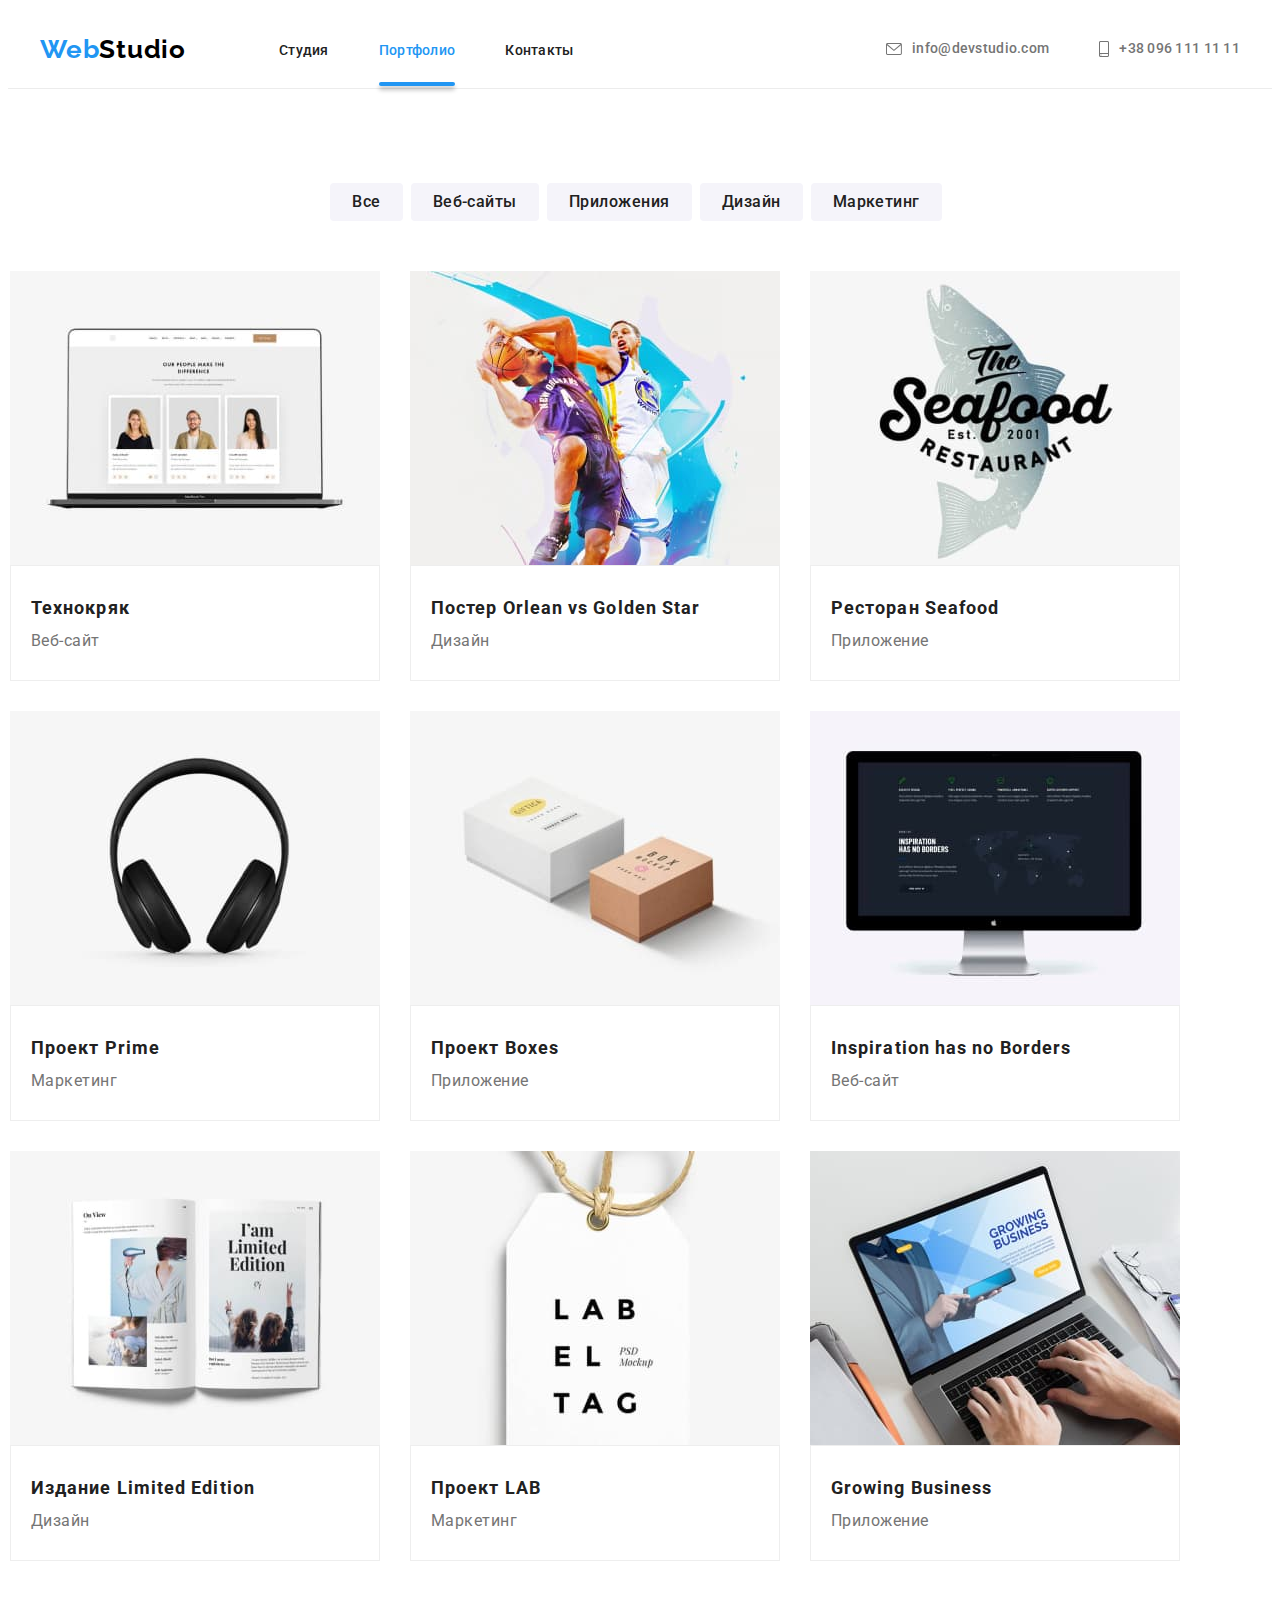
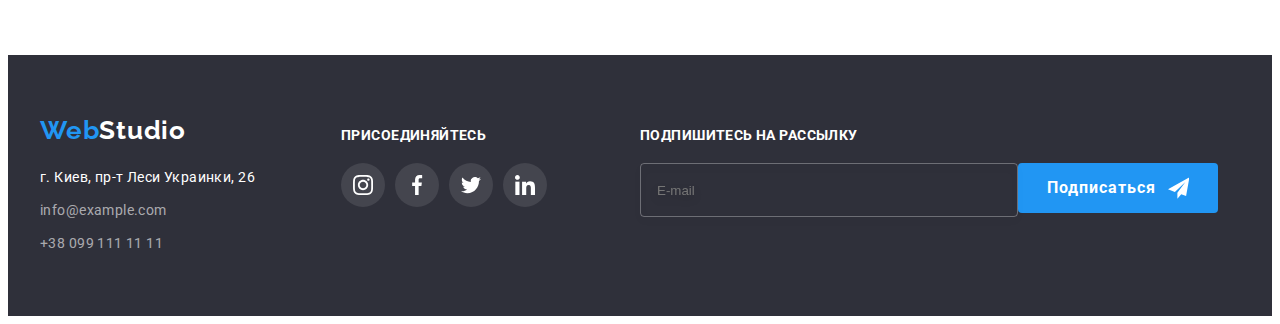
==== portfolio.html @ 57789bcf "add repo" ====
<!DOCTYPE html>
<html lang="ru">
  <head>
    <meta charset="UTF-8" />
    <meta http-equiv="X-UA-Compatible" content="IE=edge" />
    <meta name="viewport" content="width=device-width, initial-scale=1.0" />
    <link rel="preconnect" href="https://fonts.googleapis.com" />
    <link rel="preconnect" href="https://fonts.gstatic.com" crossorigin />
    <link
      href="https://fonts.googleapis.com/css2?family=Raleway:wght@700&family=Roboto:wght@400;500;700;900&display=swap"
      rel="stylesheet"
    />
    <link
      rel="stylesheet"
      href="https://cdnjs.cloudflare.com/ajax/libs/modern-normalize/1.1.0/modern-normalize.min.css"
      integrity="sha512-wpPYUAdjBVSE4KJnH1VR1HeZfpl1ub8YT/NKx4PuQ5NmX2tKuGu6U/JRp5y+Y8XG2tV+wKQpNHVUX03MfMFn9Q=="
      crossorigin="anonymous"
      referrerpolicy="no-referrer"
    />
    <title>Portfolio</title>
    <link rel="stylesheet" href="./css/styles.css" />
  </head>
  <body>
    <header class="header border">
      <div class="container">
        <nav class="header-nav">
          <a href="./index.html" lang="en" class="logo header-logo"
            ><span class="logo-web">Web</span><span class="logo-studio-header">Studio</span></a
          >
          <ul class="header-list list">
            <li class="header-list-item">
              <a href="./index.html" class="header-link link">Студия</a>
            </li>
            <li class="header-list-item">
              <a href="./portfolio.html" class="header-link link current">Портфолио</a>
            </li>
            <li class="header-list-item"><a href="" class="header-link link">Контакты</a></li>
          </ul>
          <div class="header-contacts">
            <a href="mailto=info@devstudio.com" class="header-mail link">
              <svg class="header-icon" width="16" height="12">
                <use href="./images/icon/icons.svg#icon-envelope"></use>
              </svg>
              info@devstudio.com</a
            >
            <a href="tel=+380961111111" class="header-tel link"
              ><svg class="header-icon" width="10" height="16">
                <use href="./images/icon/icons.svg#icon-smartphone"></use>
              </svg>
              +38 096 111 11 11</a
            >
          </div>
        </nav>
      </div>
    </header>
    <main>
      <section class="portfolio">
        <div class="container">
          <h1 class="visually-hidden">Примеры работ</h1>
          <ul class="portfolio-btn list">
            <li><button type="button" class="portfolio-btn-item">Все</button></li>
            <li><button type="button" class="portfolio-btn-item">Веб-сайты</button></li>
            <li><button type="button" class="portfolio-btn-item">Приложения</button></li>
            <li><button type="button" class="portfolio-btn-item">Дизайн</button></li>
            <li><button type="button" class="portfolio-btn-item">Маркетинг</button></li>
          </ul>
          <ul class="portfolio-list list">
            <li class="portfolio-list-item">
              <div class="potfolio-top-wrap">
                <img
                  src="./images/portfolio/web-site-1.jpg"
                  alt="ноутбук с сайтом"
                  width="370"
                  height="295"
                />
                <p class="potfolio-overley">
                  Ресурс предлагает комплексные предложения с разным уровнем функционала и сервисов.
                  Все это позволит посетителю получить исчерпывающие сведения о компании или частном
                  лице.
                </p>
              </div>
              <div class="portfolio-img">
                <h2 class="portfolio-list-title">Технокряк</h2>
                <p class="portfolio-list-text">Веб-сайт</p>
              </div>
            </li>
            <li class="portfolio-list-item">
              <div class="potfolio-top-wrap">
                <img
                  src="./images/portfolio/designer-1.jpg"
                  alt="постер Орлеан против Голден стейт"
                  width="370"
                  height="295"
                />
                <p class="potfolio-overley">
                  Ресурс предлагает комплексные предложения с разным уровнем функционала и сервисов.
                  Все это позволит посетителю получить исчерпывающие сведения о компании или частном
                  лице.
                </p>
              </div>
              <div class="portfolio-img">
                <h2 class="portfolio-list-title">
                  Постер <span lang="en">Orlean vs Golden Star</span>
                </h2>
                <p class="portfolio-list-text">Дизайн</p>
              </div>
            </li>
            <li class="portfolio-list-item">
              <div class="potfolio-top-wrap">
                <img
                  src="./images/portfolio/app-1.jpg"
                  alt="логотип ресторана"
                  width="370"
                  height="295"
                />
                <p class="potfolio-overley">
                  Ресурс предлагает комплексные предложения с разным уровнем функционала и сервисов.
                  Все это позволит посетителю получить исчерпывающие сведения о компании или частном
                  лице.
                </p>
              </div>
              <div class="portfolio-img">
                <h2 class="portfolio-list-title">Ресторан <span lang="en">Seafood</span></h2>
                <p class="portfolio-list-text">Приложение</p>
              </div>
            </li>
            <li class="portfolio-list-item">
              <div class="potfolio-top-wrap">
                <img
                  src="./images/portfolio/marketing-1.jpg"
                  alt="наушники"
                  width="370"
                  height="295"
                />
                <p class="potfolio-overley">
                  Ресурс предлагает комплексные предложения с разным уровнем функционала и сервисов.
                  Все это позволит посетителю получить исчерпывающие сведения о компании или частном
                  лице.
                </p>
              </div>
              <div class="portfolio-img">
                <h2 class="portfolio-list-title">Проект <span lang="en">Prime</span></h2>
                <p class="portfolio-list-text">Маркетинг</p>
              </div>
            </li>
            <li class="portfolio-list-item">
              <div class="potfolio-top-wrap">
                <img
                  src="./images/portfolio/app-2.jpg"
                  alt="две коробки"
                  width="370"
                  height="295"
                />
                <p class="potfolio-overley">
                  Ресурс предлагает комплексные предложения с разным уровнем функционала и сервисов.
                  Все это позволит посетителю получить исчерпывающие сведения о компании или частном
                  лице.
                </p>
              </div>
              <div class="portfolio-img">
                <h2 class="portfolio-list-title">Проект <span lang="en">Boxes</span></h2>
                <p class="portfolio-list-text">Приложение</p>
              </div>
            </li>
            <li class="portfolio-list-item">
              <div class="potfolio-top-wrap">
                <img
                  src="./images/portfolio/web-site-2.jpg"
                  alt="экран с сайтом"
                  width="370"
                  height="295"
                />
                <p class="potfolio-overley">
                  Ресурс предлагает комплексные предложения с разным уровнем функционала и сервисов.
                  Все это позволит посетителю получить исчерпывающие сведения о компании или частном
                  лице.
                </p>
              </div>
              <div class="portfolio-img">
                <h2 class="portfolio-list-title" lang="en">Inspiration has no Borders</h2>
                <p class="portfolio-list-text">Веб-сайт</p>
              </div>
            </li>
            <li class="portfolio-list-item">
              <div class="potfolio-top-wrap">
                <img
                  src="./images/portfolio/designer-2.jpg"
                  alt="развернутый журнал"
                  width="370"
                  height="295"
                />
                <p class="potfolio-overley">
                  Ресурс предлагает комплексные предложения с разным уровнем функционала и сервисов.
                  Все это позволит посетителю получить исчерпывающие сведения о компании или частном
                  лице.
                </p>
              </div>
              <div class="portfolio-img">
                <h2 class="portfolio-list-title">Издание <span lang="en">Limited Edition</span></h2>
                <p class="portfolio-list-text">Дизайн</p>
              </div>
            </li>
            <li class="portfolio-list-item">
              <div class="potfolio-top-wrap">
                <img
                  src="./images/portfolio/marketing-2.jpg"
                  alt="бирка с логотипом"
                  width="370"
                  height="295"
                />
                <p class="potfolio-overley">
                  Ресурс предлагает комплексные предложения с разным уровнем функционала и сервисов.
                  Все это позволит посетителю получить исчерпывающие сведения о компании или частном
                  лице.
                </p>
              </div>
              <div class="portfolio-img">
                <h2 class="portfolio-list-title">Проект <span lang="en">LAB</span></h2>
                <p class="portfolio-list-text">Маркетинг</p>
              </div>
            </li>
            <li class="portfolio-list-item">
              <div class="potfolio-top-wrap">
                <img
                  src="./images/portfolio/app-3.jpg"
                  alt="ноутбук с сайтом"
                  width="370"
                  height="295"
                />
                <p class="potfolio-overley">
                  Ресурс предлагает комплексные предложения с разным уровнем функционала и сервисов.
                  Все это позволит посетителю получить исчерпывающие сведения о компании или частном
                  лице.
                </p>
              </div>
              <div class="portfolio-img">
                <h2 class="portfolio-list-title" lang="en">Growing Business</h2>
                <p class="portfolio-list-text">Приложение</p>
              </div>
            </li>
          </ul>
        </div>
      </section>
    </main>
    <footer class="footer">
      <div class="container">
        <div class="address">
          <a href="./index.html" lang="en" class="logo">
            <span class="logo-web">Web</span><span class="logo-studio-footer">Studio</span></a
          >
          <address class="footer-address">
            <ul class="footer-list list">
              <li class="footer-list-item">
                <a href="" class="footer-list-address link">г. Киев, пр-т Леси Украинки, 26</a>
              </li>
              <li class="footer-list-item">
                <a href="mailto=info@example.com" class="footer-mail link">info@example.com</a>
              </li>
              <li class="footer-list-item">
                <a href="tel=+380991111111" class="fotter-tel link">+38 099 111 11 11</a>
              </li>
            </ul>
          </address>
        </div>
        <div class="join">
          <h3 class="join-header">присоединяйтесь</h3>
          <ul class="join-soc-list list">
            <li class="join-soc-item">
              <a href="" class="join-soc-link link">
                <svg class="join-soc-icon" width="20" height="20">
                  <use href="./images/icon/icons.svg#icon-instagram"></use>
                </svg>
              </a>
            </li>
            <li class="join-soc-item">
              <a href="" class="join-soc-link link">
                <svg class="join-soc-icon" width="20" height="20">
                  <use href="./images/icon/icons.svg#icon-facebook"></use>
                </svg>
              </a>
            </li>
            <li class="join-soc-item">
              <a href="" class="join-soc-link link">
                <svg class="join-soc-icon" width="20" height="20">
                  <use href="./images/icon/icons.svg#icon-twitter"></use>
                </svg>
              </a>
            </li>
            <li class="join-soc-item">
              <a href="" class="join-soc-link link">
                <svg class="join-soc-icon" width="20" height="20">
                  <use href="./images/icon/icons.svg#icon-linkedin"></use>
                </svg>
              </a>
            </li>
          </ul>
        </div>
        <div class="subscribe">
          <h2 class="subscribe-header">Подпишитесь на рассылку</h2>
          <div class="subscribe-wrap">
          <form class="footer-modal">
            <label>
                <input type="mail" class="input-footer" placeholder="E-mail">
            </label>
          </form>
          <button type="button" class="btn">Подписаться
            <svg class="footer-modal-icon" width="24" height="24">
              <use href="./images/icon/icons.svg#icon-send"></use>
            </svg>
          </button>
        </div>
      </div>
    </footer>
  </body>
</html>
---- css/styles.css ----
html {
  box-sizing: border-box;
}

:root {
  --link-color: #2196f3;
  --title-color: #212121;
  --text-color: #757575;
  --btn-text-color: #ffffff;
  --btn-background-color: #2196f3;
  --footer-background: #2f303a;
  --icon-color: #afb1b8;
  --about-icon-color: #f5f4fa;
}

body {
  font-family: Roboto, serif;
  color: var(--title-color);
}

h1,
h2,
h3,
h4,
h5,
h6,
p {
  margin: 0;
}

ul {
  list-style: none;
  margin: 0;
  padding-left: 0;
}

img {
  display: block;
  max-width: 100%;
  height: auto;
}

.visually-hidden {
  position: absolute;
  white-space: nowrap;
  width: 1px;
  height: 1px;
  overflow: hidden;
  border: 0;
  padding: 0;
  clip: rect(0 0 0 0);
  clip-path: inset(50%);
  margin: -1px;
}

.container {
  margin: 0 auto;
  width: 1200px;
  padding-left: 15px;
  padding-right: 15px;
}

section {
  padding-top: 94px;
  padding-bottom: 94px;
}

.link,
.link:hover,
.link:focus {
  text-decoration: none;
  color: var(--link-color);
}

/* ----------------HEADER--------------------- */

.header-list {
  display: flex;
  align-items: center;
}

.header-nav {
  display: flex;
  align-items: center;
  padding-top: 26px;
  padding-bottom: 23px;
}

.logo {
  font-family: 'Raleway';
  font-style: normal;
  font-weight: 700;
  font-size: 26px;
  line-height: 1.19;
  letter-spacing: 0.03em;
  color: #000000;
  text-decoration: none;
}
.logo-web {
  color: var(--link-color);
}

.logo-studio-header {
  color: #000000;
}

.header-logo {
  margin-right: 93px;
}

.logo-studio-footer {
  color: #ffffff;
}

.header-list-item:not(:last-child) {
  margin-right: 50px;
}

.header-link {
  font-weight: 500;
  font-size: 14px;
  line-height: 1.14;
  letter-spacing: 0.02em;
  color: inherit;
  padding-bottom: 32px;
  padding-top: 32px;
}

.current {
  position: relative;
  color: var(--link-color);
}

.current::after {
  content: '';
  position: absolute;
  bottom: 4px;
  display: block;
  width: 100%;
  height: 4px;
  border-radius: 2px;
  background-color: var(--link-color);
  box-shadow: 0px 4px 4px rgba(0, 0, 0, 0.25);
}

.header-mail,
.header-tel {
  display: flex;
  font-weight: 500;
  font-size: 14px;
  line-height: 1.14;
  letter-spacing: 0.02em;
  color: var(--text-color);
}

.header-mail {
  margin-right: 50px;
}

.header-contacts {
  display: flex;
  margin-left: auto;
}

.header-icon {
  align-self: center;
  margin-right: 10px;
  fill: var(--text-color);
}

.header-contacts > a.link:hover .header-icon,
.header-contacts > a.link:focus .header-icon {
  fill: var(--link-color);
}

.link {
  transition: background-color 250ms cubic-bezier(0.4, 0, 0.2, 1),
    color 250ms cubic-bezier(0.4, 0, 0.2, 1);
}

/* ---------------------HERO--------------------- */

.hero {
  background-color: #2f303a;
  background-image: linear-gradient(rgba(47, 48, 58, 0.4), rgba(47, 48, 58, 0.4)),
    url(../images/icon/background-hero.jpg);
  background-repeat: no-repeat;
  background-position: center;
  background-size: cover;
  text-align: center;
  padding-top: 200px;
  padding-bottom: 200px;
}

.hero-title {
  font-weight: 900;
  font-size: 44px;
  line-height: 1.36;
  letter-spacing: 0.06em;
  text-transform: uppercase;
  color: #ffffff;
  margin-top: 0;
  margin-bottom: 20px;
  width: 696px;
  margin-left: auto;
  margin-right: auto;
}

.btn {
  min-width: 200px;
  height: 50px;
  font-family: inherit;
  font-style: normal;
  font-weight: 700;
  font-size: 16px;
  line-height: 1.88;
  align-items: center;
  text-align: center;
  letter-spacing: 0.06em;
  color: var(--btn-text-color);
  background: var(--btn-background-color);
  cursor: pointer;
  border-radius: 4px;
  padding: 11px 32px;
  border: 1px solid transparent;
  transition: background-color 250ms cubic-bezier(0.4, 0, 0.2, 1);
}

.btn:hover {
  background: #188ce8;
}

/* ---------------------ABOUT--------------------- */

.about-list {
  display: flex;
}

.about-item {
  margin-left: 30px;
}

.about-item:first-child {
  margin-left: 0;
}

.about-item .about-list-title {
  font-weight: 700;
  font-size: 14px;
  line-height: 1.14;
  letter-spacing: 0.03em;
  text-transform: uppercase;
  color: inherit;
  margin-bottom: 10px;
}

.about-list-text {
  font-size: 14px;
  line-height: 1.71;
  letter-spacing: 0.03em;
  color: var(--text-color);
  width: 270px;
}

.about-icon-list {
  display: flex;
  justify-content: center;
  align-items: center;
  width: 270px;
  height: 120px;
  background-color: var(--about-icon-color);
  margin-bottom: 30px;
  border-radius: 4px;
}

/* ---------------------WORK--------------------- */

.work {
  padding-top: 0;
}

.work-title,
.team-title,
.clients-title {
  font-weight: 700;
  font-size: 36px;
  line-height: 1.17;
  text-align: center;
  letter-spacing: 0.03em;
  color: inherit;
  margin-bottom: 50px;
}

.work-list {
  display: flex;
}

.work-list-item {
  position: relative;
}

.work-list-item + .work-list-item {
  margin-left: 30px;
}

.work-item-text {
  position: absolute;
  content: '';
  bottom: 0;
  color: var(--btn-text-color);
  font-weight: 700;
  font-size: 14px;
  line-height: 1.14;
  text-align: center;
  letter-spacing: 0.03em;
  text-transform: uppercase;
  width: 100%;
  display: block;
  padding: 27px 0;
  background: rgba(47, 48, 58, 0.8);
}
/* ---------------------TEAM--------------------- */

.team {
  background: #f5f4fa;
}

.team-list {
  display: flex;
}

.team-list-item {
  box-shadow: 0px 1px 3px rgba(0, 0, 0, 0.12), 0px 1px 1px rgba(0, 0, 0, 0.14),
    0px 2px 1px rgba(0, 0, 0, 0.2);
  text-align: center;
  padding-bottom: 30px;
  background-color: #ffffff;
  border-radius: 0px 0px 4px 4px;
}

.team-list-item:not(:first-child) {
  margin-left: 30px;
}

.team-list-name {
  font-weight: 500;
  font-size: 16px;
  line-height: 1.19;
  letter-spacing: 0.03em;
  color: inherit;
  margin-top: 30px;
  margin-bottom: 10px;
}

.team-list-prof {
  font-size: 16px;
  line-height: 1.19;
  letter-spacing: 0.03em;
  color: var(--text-color);
  margin-bottom: 16px;
}

.team-sos-list {
  display: flex;
  justify-content: center;
}

.team-soc-item {
  width: 44px;
  height: 44px;
  margin-left: 10px;
}

.team-soc-item:first-child {
  margin-left: 0;
}

.team-soc-link {
  display: flex;
  align-items: center;
  justify-content: center;
  width: 100%;
  height: 100%;
  border-radius: 50%;
  color: var(--icon-color);
}

.team-soc-icon {
  fill: currentColor;
}

.team-soc-link:hover,
.team-soc-link:focus {
  background-color: var(--btn-background-color);
  color: var(--btn-text-color);
}

/* ---------------------CLIENTS-------------------------*/

.clients-list {
  display: flex;
  justify-content: center;
}

.clients-item {
  width: 170px;
  height: 92px;
  margin-left: 30px;
  border: 1px solid var(--icon-color);
  border-radius: 4px;
}

.clients-item:first-child {
  margin-left: 0;
}

.clients-list-link {
  display: flex;
  align-items: center;
  justify-content: center;
  width: 100%;
  height: 100%;
  border-radius: 4px;
  color: var(--icon-color);
}

.clients-icon {
  fill: currentColor;
}

.clients-list-link:hover,
.clients-list-link:focus {
  color: var(--link-color);
  border: 1px solid var(--link-color);
  transition: color 250ms cubic-bezier(0.4, 0, 0.2, 1),
    border 250ms cubic-bezier(0.4, 0, 0.2, 1);
}

/* ---------------------FOTTER--------------------- */

.footer {
  background: var(--footer-background);
  padding-top: 60px;
  padding-bottom: 60px;
}
.address{
  min-width: 231px;
}

.footer-list {
  margin-top: 20px;
}

.footer-list-item:not(:last-child) {
  margin-bottom: 9px;
}

.footer-list-address {
  font-family: inherit;
  font-style: normal;
  font-size: 14px;
  line-height: 1.71;
  letter-spacing: 0.03em;
  color: #ffffff;
  margin-bottom: 9px;
}

.footer-mail,
.fotter-tel {
  font-family: inherit;
  font-style: normal;
  font-size: 14px;
  line-height: 1.71;
  letter-spacing: 0.03em;
  color: rgba(255, 255, 255, 0.6);
}

.footer .container {
  display: flex;
}

.join {
  margin-left: 70px;
  align-items: center;
}

.join-header {
  font-weight: 700;
  font-size: 14px;
  line-height: 16px;
  letter-spacing: 0.03em;
  text-transform: uppercase;
  color: #ffffff;
  margin-bottom: 20px;
  padding-top: 12px;
}

.join-soc-list {
  display: flex;
  justify-content: center;
}

.join-soc-item {
  width: 44px;
  height: 44px;
  margin-left: 10px;
}

.join-soc-item:first-child {
  margin-left: 0;
}

.join-soc-link {
  display: flex;
  align-items: center;
  justify-content: center;
  width: 100%;
  height: 100%;
  border-radius: 50%;
  background-color: rgba(255, 255, 255, 0.1);
  color: var(--btn-text-color);
}

.join-soc-icon {
  fill: currentColor;
}

.join-soc-link:hover,
.join-soc-link:focus {
  background-color: var(--btn-background-color);
  color: var(--btn-text-color);
}

.subscribe{
  width: 570px;
  margin-left: 93px;
}

.subscribe-wrap{
  display: flex;
  justify-content: space-between
}

.subscribe-header {
  font-weight: 700;
  font-size: 14px;
  line-height: 16px;
  letter-spacing: 0.03em;
  text-transform: uppercase;
  color: #ffffff;
  margin-bottom: 20px;
  padding-top: 12px;
}

.input-footer{
  width: 358px;
  height: 50px;
  background-color: transparent;
  border: 1px solid rgba(255, 255, 255, 0.3);
  filter: drop-shadow(0px 4px 4px rgba(0, 0, 0, 0.15));
  border-radius: 4px;
  padding-left: 16px;
  color: var(--btn-text-color);
}

.input-footer::placeholder{
  padding-top: 15px;
}

.subscribe button{
  padding: 10px 28px;
  display: flex;

}

.footer-modal-icon{
  fill: var(--btn-text-color);
  margin-left: 12px;
}

/* ------------------------------------------Modal---------------------------- */


.backdrop {
  position: fixed;
  width: 100%;
  height: 100%;
  left: 0;
  top: 0;
  background: rgba(0, 0, 0, 0.2);
  transition: opacity 250ms cubic-bezier(0.4, 0, 0.2, 1),
    visibility 250ms cubic-bezier(0.4, 0, 0.2, 1);
}

.backdrop.is-hidden .modal {
  transform: translate(50%, 0) scale(0);
}
.modal {
  position: absolute;
  width: 528px;
  min-height: 581px;
  left: 50%;
  top: 50%;
  transform: translate(-50%, -50%) scale(1);
  background: #ffffff;
  box-shadow: 0px 1px 3px rgba(0, 0, 0, 0.12), 0px 1px 1px rgba(0, 0, 0, 0.14),
    0px 2px 1px rgba(0, 0, 0, 0.2);
  border-radius: 4px;
  transition: transform 250ms cubic-bezier(0.4, 0, 0.2, 1);
  padding: 40px;
}

.modal-close-btn {
  position: absolute;
  top: 8px;
  right: 8px;
  width: 30px;
  height: 30px;
  border: 1px solid rgba(0, 0, 0, 0.1);
  border-radius: 50%;
  display: flex;
  justify-content: center;
  align-items: center;
  background: transparent;
  padding: 6px;
  cursor: pointer;
}


.modal-icon:hover,
.modal-icon:focus {
  fill: var(--btn-background-color);
  transition: fill 250ms cubic-bezier(0.4, 0, 0.2, 1);
}

.is-hidden {
  opacity: 0;
  visibility: hidden;
  pointer-events: none;
}

.modal-header{
  font-weight: 700;
  font-size: 20px;
  line-height: calc(30 / 20);
  text-align: center;
  letter-spacing: 0.03em;
  color: var(--title-color);
  margin-bottom: 12px;
}


.modal-label{
  display: block;
  font-size: 12px;
  line-height: calc(14 / 12);
  letter-spacing: 0.01em;
  color: var(--text-color);
  margin-bottom: 4px;
}

.modal-field:nth-child(-n+3){
  margin-bottom: 10px;
}

.input-wrap{
  position: relative;
}

.modal-input{
  width: 100%;
  height: 40px;
  border: 1px solid rgba(33, 33, 33, 0.2);
  border-radius: 4px;
  background-color: transparent;
  padding-left: 42px;
  outline: transparent;
  cursor: pointer;
}

.modal-input:hover,
.modal-input:focus {
  outline: 1px solid var(--btn-background-color);
  border-color: var(--btn-background-color);
  transition: outline 250ms cubic-bezier(0.4, 0, 0.2, 1),
    border-color 250ms cubic-bezier(0.4, 0, 0.2, 1);
}

.modal-input:hover + .input-icon,
.modal-input:focus + .input-icon {
  fill: var(--btn-background-color);
  transition: fill 250ms cubic-bezier(0.4, 0, 0.2, 1),
}

.input-icon{
  position: absolute;
  left: 12px; 
  top: 50%;
  transform: translateY(-50%);
}

.modal-coment{
  width: 100%;
  height: 138px;
  border: 1px solid rgba(33, 33, 33, 0.2);
  border-radius: 4px;
  background-color: transparent;
  padding: 12px 16px;
  resize: none;
}

.modal-field:nth-child(4){
  margin-bottom: 20px;
}

.modal-coment::placeholder {
  font-size: 12px;
  line-height: calc(14 / 12);
  letter-spacing: 0.01em;
  color: rgba(117, 117, 117, 0.5);
}

.modal-coment:hover,
.modal-coment:focus{
  outline: 1px solid var(--btn-background-color);
  border-color: var(--btn-background-color);
  transition: outline 250ms cubic-bezier(0.4, 0, 0.2, 1),
    border-color 250ms cubic-bezier(0.4, 0, 0.2, 1);
}

.check-text{
  font-size: 14px;
  line-height: calc(24 / 14);
  letter-spacing: 0.03em;
  color: var(--text-color);
  display: flex;
  align-items: center;
  justify-content: center;
}

.check-text a {
  color: var(--link-color);
}

.check-text span{
  border: 1px solid var(--title-color);
  margin-right: 7px;
  display: flex;
  justify-content: center;
  align-items: center;
}

.check-icon {
  fill: transparent;
  padding: 2px;
}

.input-check:checked + .check-text span{
  background-color: var(--btn-background-color) ;
  border: none;
  border-radius: 2px;
}


.input-check:checked + .check-text .check-icon {
  fill: var(--btn-text-color);
}

.modal-field:nth-child(5){
  margin-bottom: 30px;
}

.modal-btn-send{
  display: block;
  margin: 0 auto;
}




/* .check-text::before{
  content: '';
  width: 16px;
  height: 15px;
  border: 1px solid var(--title-color);
  margin-right: 7px;

}

.input-check:checked + .check-text::before{
  background-color: var(--btn-background-color) ;
  background-image: url(../images/icon/check.svg);
  background-repeat: no-repeat;
  background-position: center;
  border: none;
} */

/*--------------------------PORTFOLIO--------------------- */
.border {
  border-bottom: 1px solid #ececec;
}

.portfolio-btn {
  display: flex;
  justify-content: center;
  margin-bottom: 50px;
}

.portfolio-btn-item {
  font-family: inherit;
  font-style: normal;
  font-weight: 500;
  font-size: 16px;
  line-height: 1.63;
  text-align: center;
  letter-spacing: 0.03em;
  color: #212121;
  cursor: pointer;
  border-radius: 4px;
  background: #f5f4fa;
  border: transparent;
  margin-right: 8px;
  padding: 6px 22px;
  transition: background-color 250ms cubic-bezier(0.4, 0, 0.2, 1),
    color 250ms cubic-bezier(0.4, 0, 0.2, 1), box-shadow 250ms cubic-bezier(0.4, 0, 0.2, 1);
}

.portfolio-btn-item:hover,
.portfolio-btn-item:focus {
  background: var(--btn-background-color);
  color: var(--btn-text-color);
  box-shadow: 0px 3px 1px rgba(0, 0, 0, 0.1), 0px 1px 2px rgba(0, 0, 0, 0.08),
    0px 2px 2px rgba(0, 0, 0, 0.12);
}

.portfolio-list {
  display: flex;
  flex-wrap: wrap;
  margin-left: -30px;
}

.portfolio-list-item {
  margin-left: 30px;
  margin-bottom: 30px;
  border-bottom-width: 1px;
  transition: box-shadow 250ms cubic-bezier(0.4, 0, 0.2, 1);
}

.portfolio-list-item:nth-child(3n + 1) {
  margin-left: 0;
}

.portfolio-list-item:nth-child(n + 7) {
  margin-bottom: 0;
}

.portfolio-list-item:hover {
  box-shadow: 0px 1px 1px rgba(0, 0, 0, 0.12), 0px 4px 4px rgba(0, 0, 0, 0.06),
    1px 4px 6px rgba(0, 0, 0, 0.16);
}

.potfolio-top-wrap {
  position: relative;
  overflow: hidden;
}

.portfolio-list-item:hover .potfolio-overley {
  transform: translateY(0);
}
.potfolio-overley {
  position: absolute;
  top: 0;
  font-size: 18px;
  line-height: 1.56;
  letter-spacing: 0.03em;
  text-align: center;
  color: #ffffff;
  background: rgba(33, 150, 243, 0.9);
  padding: 63px 24px;
  height: 100%;
  transform: translateY(100%);
  transition: transform 250ms cubic-bezier(0.4, 0, 0.2, 1);
}

.portfolio-img {
  padding: 24px 20px;
  border: 1px solid #eeeeee;
}

.portfolio-list-title {
  font-weight: 700;
  font-size: 18px;
  line-height: 2;
  letter-spacing: 0.06em;
  color: inherit;
}

.portfolio-list-text {
  font-size: 16px;
  line-height: 1.88;
  letter-spacing: 0.03em;
  color: var(--text-color);
}
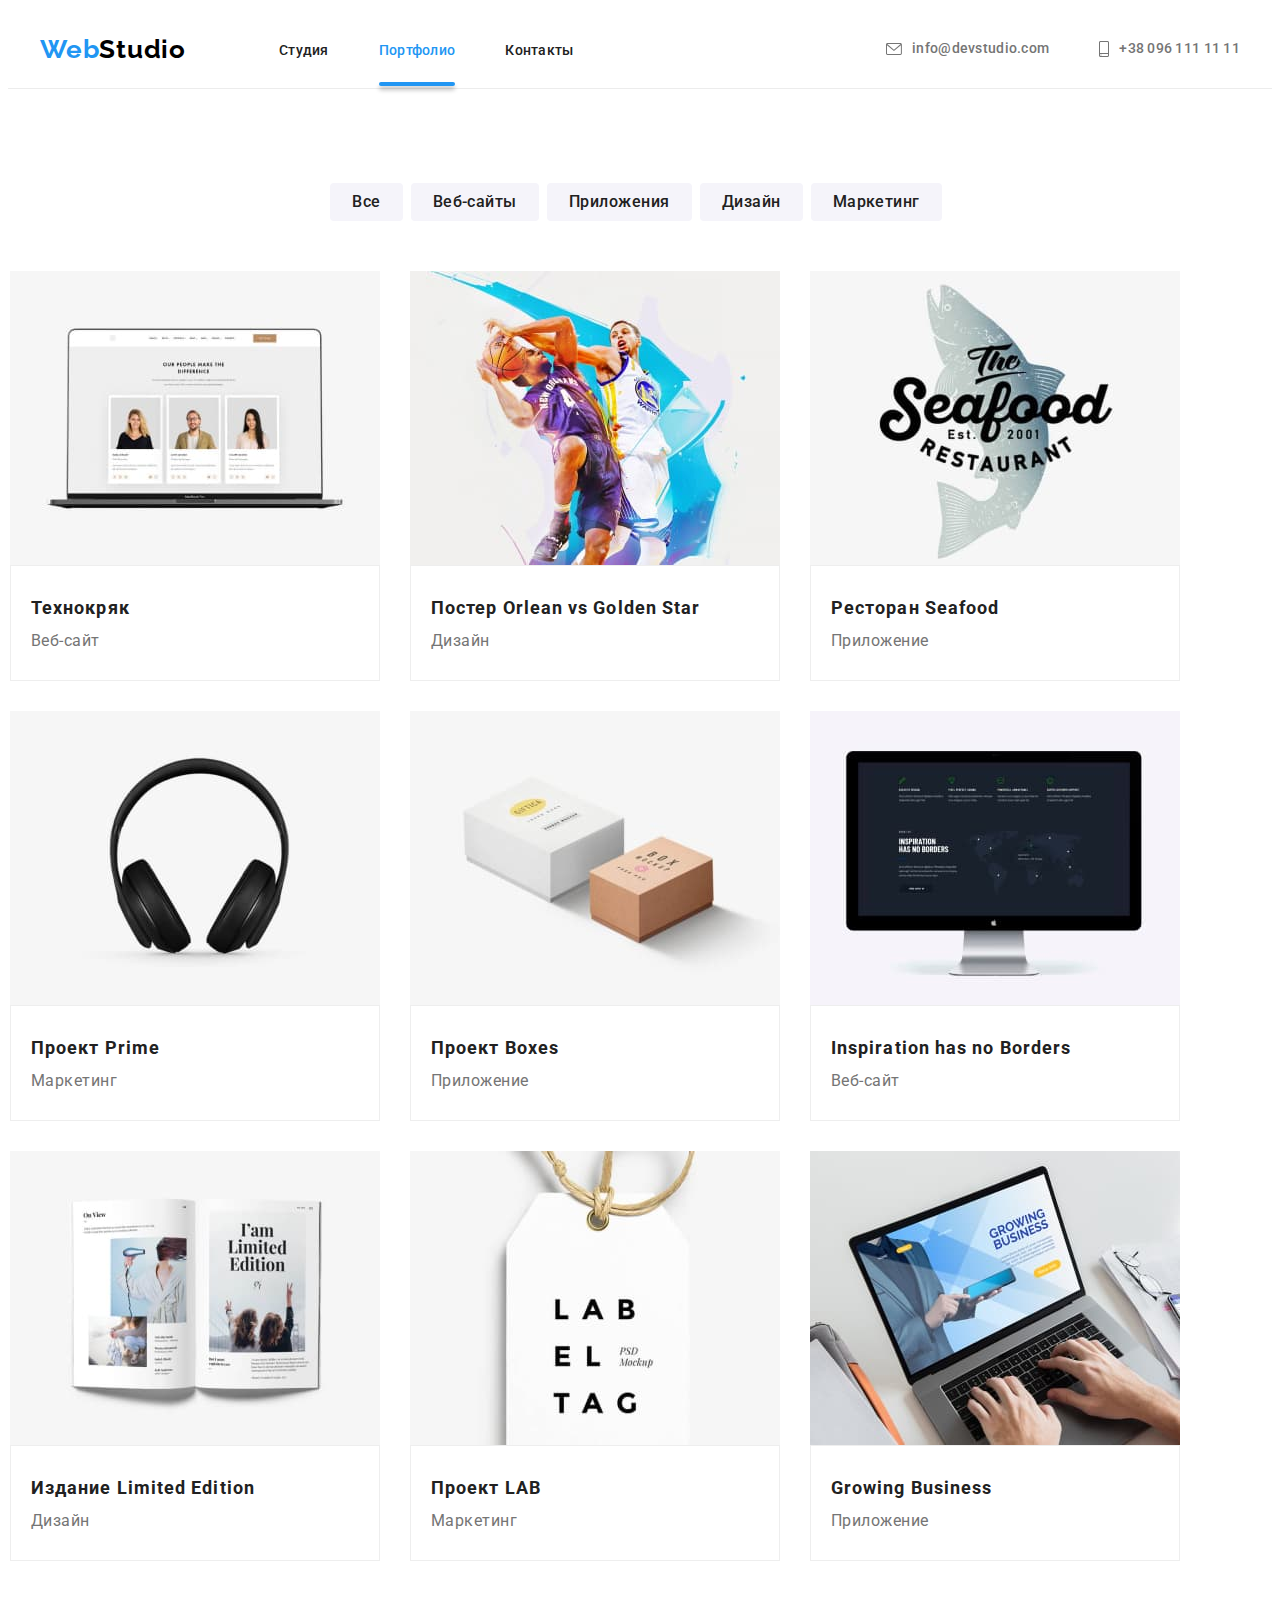
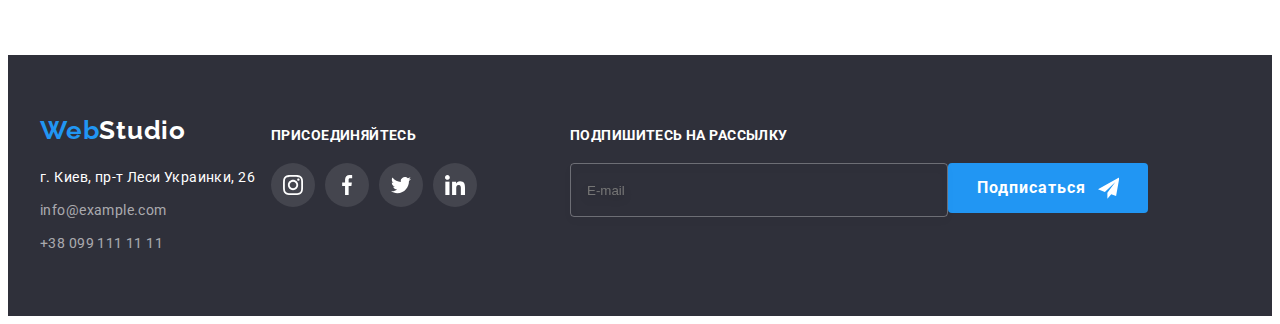
==== commit 25d28c90: "add &" ====
--- a/portfolio.html
+++ b/portfolio.html
@@ -18,7 +18,7 @@
       referrerpolicy="no-referrer"
     />
     <title>Portfolio</title>
-    <link rel="stylesheet" href="./css/styles.css" />
+    <link rel="stylesheet" href="./css/main.min.css" />
   </head>
   <body>
     <header class="header border">
@@ -312,4 +312,4 @@
       </div>
     </footer>
   </body>
-</html>
+</html>--- a/css/main.min.css
+++ b/css/main.min.css
@@ -0,0 +1 @@
+:root{--link-color: #2196f3;--title-color: #212121;--text-color: #757575;--btn-text-color: #ffffff;--btn-background-color: #2196f3;--footer-background: #2f303a;--icon-color: #afb1b8;--about-icon-color: #f5f4fa}h1,h2,h3,h4,h5,h6,p{margin:0}ul{list-style:none;margin:0;padding-left:0}html{box-sizing:border-box}body{font-family:Roboto,serif;color:var(--title-color)}img{display:block;max-width:100%;height:auto}section{padding-top:94px;padding-bottom:94px}.link{text-decoration:none}.link:hover,.link:focus{color:var(--link-color)}.container{margin:0 auto;width:1200px;padding-left:15px;padding-right:15px}.visually-hidden{position:absolute;white-space:nowrap;width:1px;height:1px;overflow:hidden;border:0;padding:0;clip:rect(0 0 0 0);clip-path:inset(50%);margin:-1px}.backdrop{position:fixed;width:100%;height:100%;left:0;top:0;background:rgba(0,0,0,.2);transition:opacity 250ms cubic-bezier(0.4, 0, 0.2, 1),visibility 250ms cubic-bezier(0.4, 0, 0.2, 1)}.modal{position:absolute;width:528px;min-height:581px;left:50%;top:50%;transform:translate(-50%, -50%) scale(1);background:#fff;box-shadow:0px 1px 3px rgba(0,0,0,.12),0px 1px 1px rgba(0,0,0,.14),0px 2px 1px rgba(0,0,0,.2);border-radius:4px;transition:transform 250ms cubic-bezier(0.4, 0, 0.2, 1);padding:40px}.backdrop.is-hidden .modal{transform:translate(50%, 0) scale(0)}.modal-close-btn{position:absolute;top:8px;right:8px;width:30px;height:30px;border:1px solid rgba(0,0,0,.1);border-radius:50%;display:flex;justify-content:center;align-items:center;background:rgba(0,0,0,0);padding:6px;cursor:pointer}.modal-icon:hover,.modal-icon:focus{fill:var(--btn-background-color);transition:fill 250ms cubic-bezier(0.4, 0, 0.2, 1)}.is-hidden{opacity:0;visibility:hidden;pointer-events:none}.modal-header{font-weight:700;font-size:20px;line-height:1.15;text-align:center;letter-spacing:.03em;color:var(--title-color);margin-bottom:12px}.modal-label{display:block;font-size:12px;line-height:1.1666666667;letter-spacing:.01em;color:var(--text-color);margin-bottom:4px}.modal-field:nth-child(-n+3){margin-bottom:10px}.input-wrap{position:relative}.modal-input{width:100%;height:40px;border:1px solid rgba(33,33,33,.2);border-radius:4px;background-color:rgba(0,0,0,0);padding-left:42px;outline:rgba(0,0,0,0);cursor:pointer}.modal-input:hover,.modal-input:focus{outline:1px solid var(--btn-background-color);border-color:var(--btn-background-color);transition:outline 250ms cubic-bezier(0.4, 0, 0.2, 1),border-color 250ms cubic-bezier(0.4, 0, 0.2, 1)}.input-icon{position:absolute;left:12px;top:50%;transform:translateY(-50%)}.modal-input:hover+.input-icon,.modal-input:focus+.input-icon{fill:var(--btn-background-color);transition:fill 250ms cubic-bezier(0.4, 0, 0.2, 1)}.modal-coment{display:block;width:100%;height:120px;border:1px solid rgba(33,33,33,.2);border-radius:4px;background-color:rgba(0,0,0,0);padding:12px 16px;resize:none}.modal-coment:hover,.modal-coment:focus{outline:1px solid var(--btn-background-color);border-color:var(--btn-background-color);transition:outline 250ms cubic-bezier(0.4, 0, 0.2, 1),border-color 250ms cubic-bezier(0.4, 0, 0.2, 1)}.modal-field:nth-child(4){margin-bottom:20px}.modal-coment::placeholder{font-size:12px;line-height:1.17;letter-spacing:.01em;color:rgba(117,117,117,.5)}.check-text{font-size:14px;line-height:1.7142857143;letter-spacing:.03em;color:var(--text-color);display:flex;align-items:center;justify-content:center}.check-text a{color:var(--link-color)}.check-text span{border:1px solid var(--title-color);margin-right:7px;display:flex;justify-content:center;align-items:center}.input-check:checked+.check-text .check-text span{background-color:var(--btn-background-color);border:none;border-radius:2px}.check-icon{fill:rgba(0,0,0,0);padding:2px}.input-check:checked+.check-text .check-icon{fill:var(--btn-text-color)}.modal-field:nth-child(5){margin-bottom:30px}.modal-btn-send{display:block;margin:0 auto;border:0px}.header-list{display:flex;align-items:center}.header-nav{display:flex;align-items:center;padding-top:26px;padding-bottom:23px}.header-list-item:not(:last-child){margin-right:50px}.header-link{font-weight:500;font-size:14px;line-height:1.14;letter-spacing:.02em;color:inherit;padding-bottom:32px;padding-top:32px}.current{position:relative;color:var(--link-color)}.current::after{content:"";position:absolute;bottom:4px;display:block;width:100%;height:4px;border-radius:2px;background-color:var(--link-color);box-shadow:0px 4px 4px rgba(0,0,0,.25)}.header-mail,.header-tel{display:flex;font-weight:500;font-size:14px;line-height:1.14;letter-spacing:.02em;color:var(--text-color)}.header-mail{margin-right:50px}.header-contacts{display:flex;margin-left:auto}.header-icon{align-self:center;margin-right:10px;fill:var(--text-color)}.header-contacts>a.link:hover .header-icon,.header-contacts>a.link:focus .header-icon{fill:var(--link-color)}.link{transition:background-color 250ms cubic-bezier(0.4, 0, 0.2, 1),color 250ms cubic-bezier(0.4, 0, 0.2, 1)}.logo{font-family:"Raleway";font-style:normal;font-weight:700;font-size:26px;line-height:1.19;letter-spacing:.03em;color:#000;text-decoration:none}.logo-web{color:var(--link-color)}.logo-studio-header{color:#000}.header-logo{margin-right:93px}.logo-studio-footer{color:#fff}.hero{background-color:#2f303a;background-image:linear-gradient(rgba(47, 48, 58, 0.4), rgba(47, 48, 58, 0.4)),url(../images/icon/background-hero.jpg);background-repeat:no-repeat;background-position:center;background-size:cover;text-align:center;padding-top:200px;padding-bottom:200px}.hero-title{font-weight:900;font-size:44px;line-height:1.36;letter-spacing:.06em;text-transform:uppercase;color:#fff;margin-top:0;margin-bottom:20px;width:696px;margin-left:auto;margin-right:auto}.btn{min-width:200px;height:50px;font-family:inherit;font-style:normal;font-weight:700;font-size:16px;line-height:1.88;align-items:center;text-align:center;letter-spacing:.06em;color:var(--btn-text-color);background:var(--btn-background-color);cursor:pointer;border-radius:4px;padding:11px 32px;border:1px solid rgba(0,0,0,0);transition:background-color 250ms cubic-bezier(0.4, 0, 0.2, 1)}.btn:hover{background:#188ce8}.about-list{display:flex}.about-item{margin-left:30px}.about-item:first-child{margin-left:0}.about-item.about-list-title{font-weight:700;font-size:14px;line-height:1.14;letter-spacing:.03em;text-transform:uppercase;color:inherit;margin-bottom:10px}.about-list-text{font-size:14px;line-height:1.71;letter-spacing:.03em;color:var(--text-color);width:270px}.about-icon-list{display:flex;justify-content:center;align-items:center;width:270px;height:120px;background-color:var(--about-icon-color);margin-bottom:30px;border-radius:4px}.work-title,.team-title,.clients-title{font-weight:700;font-size:36px;line-height:1.17;text-align:center;letter-spacing:.03em;color:inherit;margin-bottom:50px}.work{padding-top:0}.work-list{display:flex}.work-list-item{position:relative}.work-list-item+.work-list-item{margin-left:30px}.work-item-text{position:absolute;content:"";bottom:0;color:var(--btn-text-color);font-weight:700;font-size:14px;line-height:1.14;text-align:center;letter-spacing:.03em;text-transform:uppercase;width:100%;display:block;padding:27px 0;background:rgba(47,48,58,.8)}.team{background:#f5f4fa}.team-list{display:flex}.team-list-item{box-shadow:0px 1px 3px rgba(0,0,0,.12),0px 1px 1px rgba(0,0,0,.14),0px 2px 1px rgba(0,0,0,.2);text-align:center;padding-bottom:30px;background-color:#fff;border-radius:0px 0px 4px 4px}.team-list-item:not(:first-child){margin-left:30px}.team-list-name{font-weight:500;font-size:16px;line-height:1.19;letter-spacing:.03em;color:inherit;margin-top:30px;margin-bottom:10px}.team-list-prof{font-size:16px;line-height:1.19;letter-spacing:.03em;color:var(--text-color);margin-bottom:16px}.team-sos-list{display:flex;justify-content:center}.team-soc-item{width:44px;height:44px;margin-left:10px}.team-soc-item:first-child{margin-left:0}.team-soc-link{display:flex;align-items:center;justify-content:center;width:100%;height:100%;border-radius:50%;color:var(--icon-color)}.team-soc-link:hover,.team-soc-link:focus{background-color:var(--btn-background-color);color:var(--btn-text-color)}.team-soc-icon{fill:currentColor}.clients-list{display:flex;justify-content:center}.clients-item{width:170px;height:92px;margin-left:30px;border:1px solid var(--icon-color);border-radius:4px}.clients-itemfirst-child{margin-left:0}.clients-list-link{display:flex;align-items:center;justify-content:center;width:100%;height:100%;border-radius:4px;color:var(--icon-color)}.clients-list-link:hover,.clients-list-link:focus{color:var(--link-color);border:1px solid var(--link-color);transition:color 250ms cubic-bezier(0.4, 0, 0.2, 1),border 250ms cubic-bezier(0.4, 0, 0.2, 1)}.clients-icon{fill:currentColor}.footer{background:var(--footer-background);padding-top:60px;padding-bottom:60px}.footer .container{display:flex}.address{min-width:231px}.footer-list{margin-top:20px}.footer-list-item:not(:last-child){margin-bottom:9px}.footer-list-address{font-family:inherit;font-style:normal;font-size:14px;line-height:1.71;letter-spacing:.03em;color:#fff;margin-bottom:9px}.footer-mail,.fotter-tel{font-family:inherit;font-style:normal;font-size:14px;line-height:1.71;letter-spacing:.03em;color:rgba(255,255,255,.6)}.join{margin-left:70p;align-items:center}.join-header{font-weight:700;font-size:14px;line-height:16px;letter-spacing:.03em;text-transform:uppercase;color:#fff;margin-bottom:20px;padding-top:12px}.join-soc-list{display:flex;justify-content:center}.join-soc-item{width:44px;height:44px;margin-left:10px}.join-soc-item:first-child{margin-left:0}.join-soc-link{display:flex;align-items:center;justify-content:center;width:100%;height:100%;border-radius:50%;background-color:rgba(255,255,255,.1);color:var(--btn-text-color)}.join-soc-link:hover,.join-soc-link:focus{background-color:var(--btn-background-color);color:var(--btn-text-color)}.join-soc-icon{fill:currentColor}.subscribe{width:570px;margin-left:93px}.subscribe-wrap{display:flex;justify-content:space-between}.subscribe-header{font-weight:700;font-size:14px;line-height:16px;letter-spacing:.03em;text-transform:uppercase;color:#fff;margin-bottom:20px;padding-top:12px}.input-footer{width:358px;height:50px;background-color:rgba(0,0,0,0);border:1px solid rgba(255,255,255,.3);filter:drop-shadow(0px 4px 4px rgba(0, 0, 0, 0.15));border-radius:4px;padding-left:16px;color:var(--btn-text-color)}.input-footer::placeholder{padding-top:15px}.subscribe button{padding:10px 28px;display:flex}.footer-modal-icon{fill:var(--btn-text-color);margin-left:12px}.border{border-bottom:1px solid #ececec}.portfolio-btn{display:flex;justify-content:center;margin-bottom:50px}.portfolio-btn-item{font-family:inherit;font-style:normal;font-weight:500;font-size:16px;line-height:1.63;text-align:center;letter-spacing:.03em;color:#212121;cursor:pointer;border-radius:4px;background:#f5f4fa;border:rgba(0,0,0,0);margin-right:8px;padding:6px 22px;transition:background-color 250ms cubic-bezier(0.4, 0, 0.2, 1),color 250ms cubic-bezier(0.4, 0, 0.2, 1),box-shadow 250ms cubic-bezier(0.4, 0, 0.2, 1)}.portfolio-btn-item:hover,.portfolio-btn-item:focus{background:var(--btn-background-color);color:var(--btn-text-color);box-shadow:0px 3px 1px rgba(0,0,0,.1),0px 1px 2px rgba(0,0,0,.08),0px 2px 2px rgba(0,0,0,.12)}.portfolio-list{display:flex;flex-wrap:wrap;margin-left:-30px}.portfolio-list-item{margin-left:30px;margin-bottom:30px;border-bottom-width:1px;transition:box-shadow 250ms cubic-bezier(0.4, 0, 0.2, 1)}.portfolio-list-item:nth-child(3n+1){margin-left:0}.portfolio-list-item:nth-child(n+7){margin-bottom:0}.portfolio-list-item:hover{box-shadow:0px 1px 1px rgba(0,0,0,.12),0px 4px 4px rgba(0,0,0,.06),1px 4px 6px rgba(0,0,0,.16)}.potfolio-top-wrap{position:relative;overflow:hidden}.portfolio-list-item:hover .potfolio-overley{transform:translateY(0)}.potfolio-overley{position:absolute;top:0;font-size:18px;line-height:1.56;letter-spacing:.03em;text-align:center;color:#fff;background:rgba(33,150,243,.9);padding:63px 24px;height:100%;transform:translateY(100%);transition:transform 250ms cubic-bezier(0.4, 0, 0.2, 1)}.portfolio-img{padding:24px 20px;border:1px solid #eee}.portfolio-list-title{font-weight:700;font-size:18px;line-height:2;letter-spacing:.06em;color:inherit}.portfolio-list-text{font-size:16px;line-height:1.88;letter-spacing:.03em;color:var(--text-color)}/*# sourceMappingURL=main.min.css.map */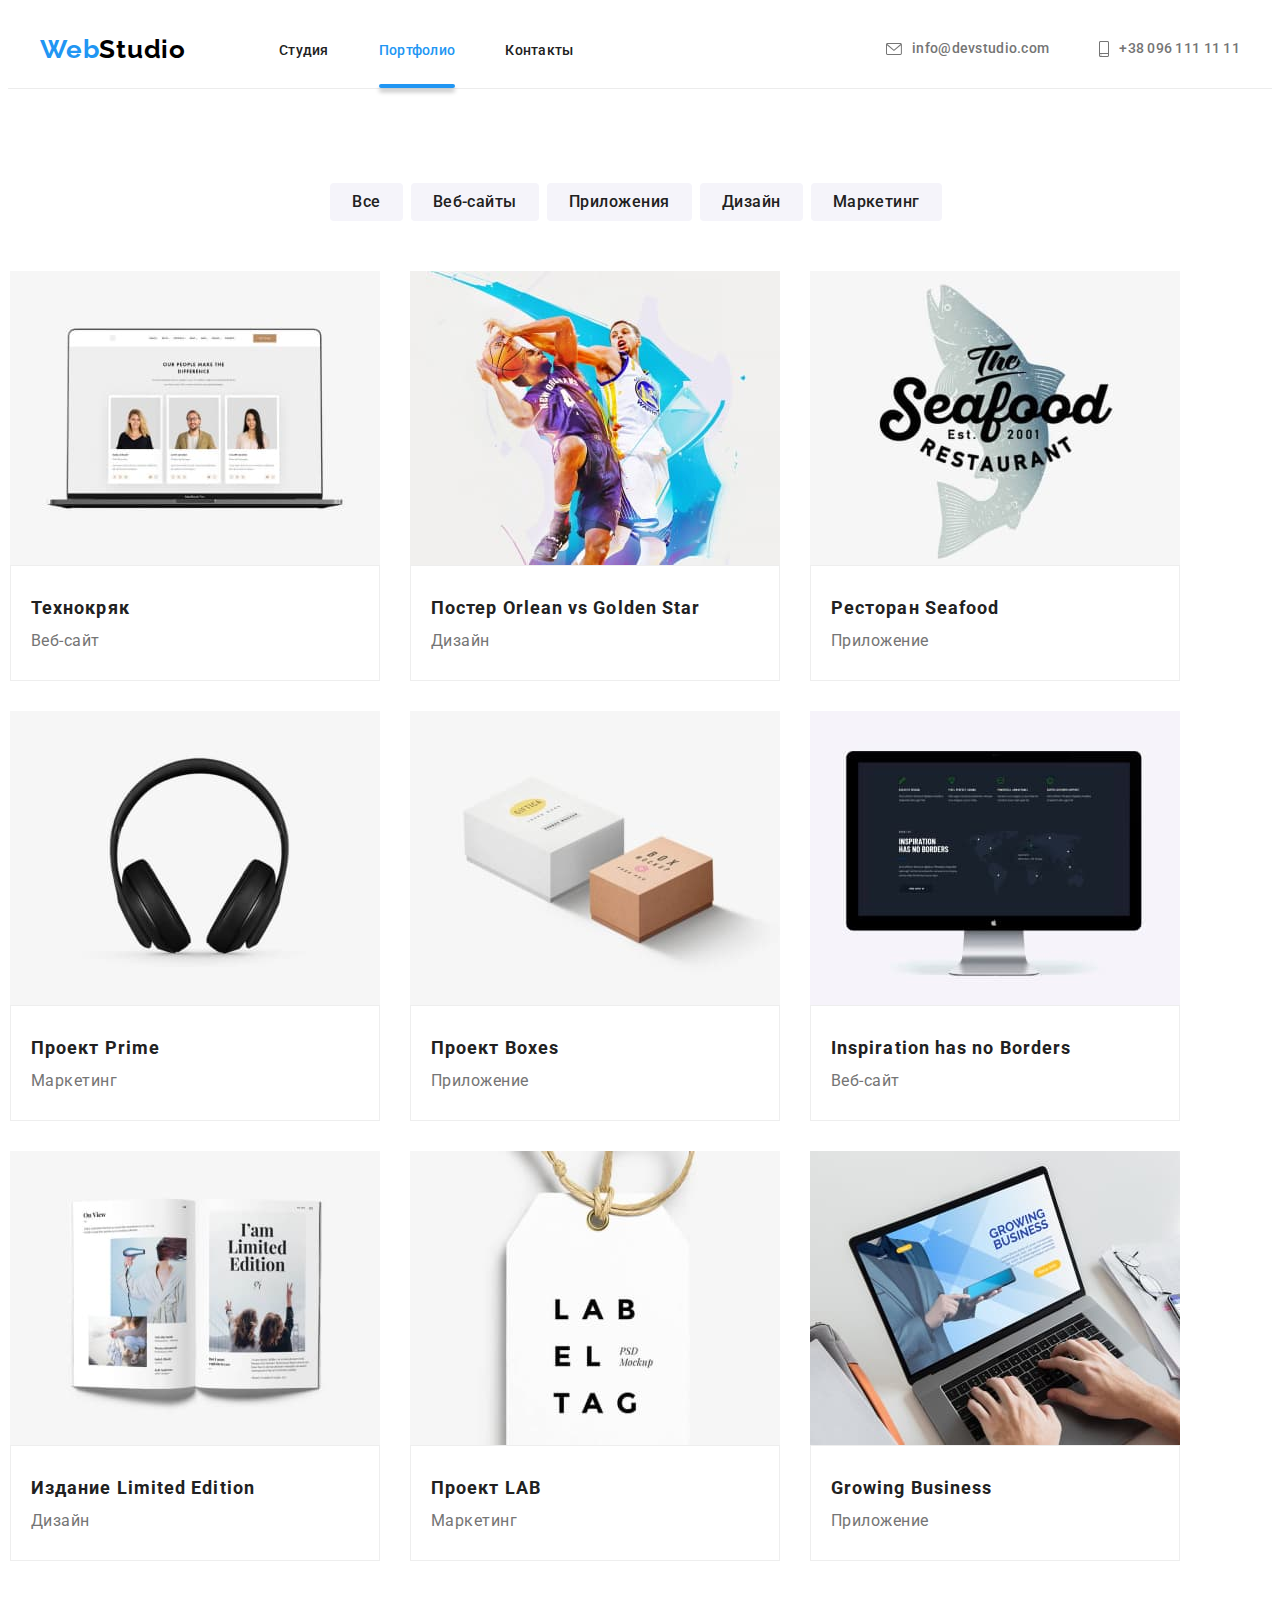
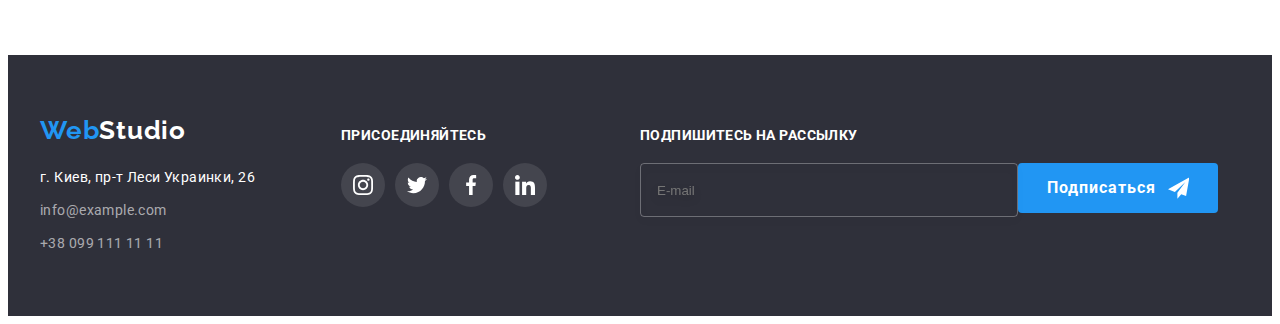
==== commit abce61d6: "add BEM" ====
--- a/portfolio.html
+++ b/portfolio.html
@@ -23,28 +23,28 @@
   <body>
     <header class="header border">
       <div class="container">
-        <nav class="header-nav">
-          <a href="./index.html" lang="en" class="logo header-logo"
-            ><span class="logo-web">Web</span><span class="logo-studio-header">Studio</span></a
+        <nav class="nav">
+          <a href="./index.html" lang="en" class="logo logo__wrap"
+            ><span class="">Web</span><span class="logo__origin">Studio</span></a
           >
-          <ul class="header-list list">
-            <li class="header-list-item">
-              <a href="./index.html" class="header-link link">Студия</a>
-            </li>
-            <li class="header-list-item">
-              <a href="./portfolio.html" class="header-link link current">Портфолио</a>
-            </li>
-            <li class="header-list-item"><a href="" class="header-link link">Контакты</a></li>
+          <ul class="menu list">
+            <li class="menu__item">
+              <a href="./index.html" class="menu__link link">Студия</a>
+            </li>
+            <li class="menu__item">
+              <a href="./portfolio.html" class="menu__link link current">Портфолио</a>
+            </li>
+            <li class="menu__item"><a href="" class="menu__link link">Контакты</a></li>
           </ul>
-          <div class="header-contacts">
-            <a href="mailto=info@devstudio.com" class="header-mail link">
-              <svg class="header-icon" width="16" height="12">
+          <div class="contacts">
+            <a href="mailto=info@devstudio.com" class="contacts__mail link">
+              <svg class="contacts__icon" width="16" height="12">
                 <use href="./images/icon/icons.svg#icon-envelope"></use>
               </svg>
               info@devstudio.com</a
             >
-            <a href="tel=+380961111111" class="header-tel link"
-              ><svg class="header-icon" width="10" height="16">
+            <a href="tel=+380961111111" class="contacts__tel link"
+              ><svg class="contacts__icon" width="10" height="16">
                 <use href="./images/icon/icons.svg#icon-smartphone"></use>
               </svg>
               +38 096 111 11 11</a
@@ -57,185 +57,185 @@
       <section class="portfolio">
         <div class="container">
           <h1 class="visually-hidden">Примеры работ</h1>
-          <ul class="portfolio-btn list">
-            <li><button type="button" class="portfolio-btn-item">Все</button></li>
-            <li><button type="button" class="portfolio-btn-item">Веб-сайты</button></li>
-            <li><button type="button" class="portfolio-btn-item">Приложения</button></li>
-            <li><button type="button" class="portfolio-btn-item">Дизайн</button></li>
-            <li><button type="button" class="portfolio-btn-item">Маркетинг</button></li>
+          <ul class="filter__list list">
+            <li><button type="button" class="filter__item">Все</button></li>
+            <li><button type="button" class="filter__item">Веб-сайты</button></li>
+            <li><button type="button" class="filter__item">Приложения</button></li>
+            <li><button type="button" class="filter__item">Дизайн</button></li>
+            <li><button type="button" class="filter__item">Маркетинг</button></li>
           </ul>
-          <ul class="portfolio-list list">
-            <li class="portfolio-list-item">
-              <div class="potfolio-top-wrap">
+          <ul class="portfolio__list list">
+            <li class="portfolio__item">
+              <div class="overley__wrap">
                 <img
                   src="./images/portfolio/web-site-1.jpg"
                   alt="ноутбук с сайтом"
                   width="370"
                   height="295"
                 />
-                <p class="potfolio-overley">
-                  Ресурс предлагает комплексные предложения с разным уровнем функционала и сервисов.
-                  Все это позволит посетителю получить исчерпывающие сведения о компании или частном
-                  лице.
-                </p>
-              </div>
-              <div class="portfolio-img">
-                <h2 class="portfolio-list-title">Технокряк</h2>
-                <p class="portfolio-list-text">Веб-сайт</p>
-              </div>
-            </li>
-            <li class="portfolio-list-item">
-              <div class="potfolio-top-wrap">
+                <p class="overley__text">
+                  Ресурс предлагает комплексные предложения с разным уровнем функционала и сервисов.
+                  Все это позволит посетителю получить исчерпывающие сведения о компании или частном
+                  лице.
+                </p>
+              </div>
+              <div class="portfolio__img">
+                <h2 class="portfolio__title">Технокряк</h2>
+                <p class="portfolio__text">Веб-сайт</p>
+              </div>
+            </li>
+            <li class="portfolio__item">
+              <div class="overley__wrap">
                 <img
                   src="./images/portfolio/designer-1.jpg"
                   alt="постер Орлеан против Голден стейт"
                   width="370"
                   height="295"
                 />
-                <p class="potfolio-overley">
-                  Ресурс предлагает комплексные предложения с разным уровнем функционала и сервисов.
-                  Все это позволит посетителю получить исчерпывающие сведения о компании или частном
-                  лице.
-                </p>
-              </div>
-              <div class="portfolio-img">
-                <h2 class="portfolio-list-title">
+                <p class="overley__text">
+                  Ресурс предлагает комплексные предложения с разным уровнем функционала и сервисов.
+                  Все это позволит посетителю получить исчерпывающие сведения о компании или частном
+                  лице.
+                </p>
+              </div>
+              <div class="portfolio__img">
+                <h2 class="portfolio__title">
                   Постер <span lang="en">Orlean vs Golden Star</span>
                 </h2>
-                <p class="portfolio-list-text">Дизайн</p>
-              </div>
-            </li>
-            <li class="portfolio-list-item">
-              <div class="potfolio-top-wrap">
+                <p class="portfolio__text">Дизайн</p>
+              </div>
+            </li>
+            <li class="portfolio__item">
+              <div class="overley__wrap">
                 <img
                   src="./images/portfolio/app-1.jpg"
                   alt="логотип ресторана"
                   width="370"
                   height="295"
                 />
-                <p class="potfolio-overley">
-                  Ресурс предлагает комплексные предложения с разным уровнем функционала и сервисов.
-                  Все это позволит посетителю получить исчерпывающие сведения о компании или частном
-                  лице.
-                </p>
-              </div>
-              <div class="portfolio-img">
-                <h2 class="portfolio-list-title">Ресторан <span lang="en">Seafood</span></h2>
-                <p class="portfolio-list-text">Приложение</p>
-              </div>
-            </li>
-            <li class="portfolio-list-item">
-              <div class="potfolio-top-wrap">
+                <p class="overley__text">
+                  Ресурс предлагает комплексные предложения с разным уровнем функционала и сервисов.
+                  Все это позволит посетителю получить исчерпывающие сведения о компании или частном
+                  лице.
+                </p>
+              </div>
+              <div class="portfolio__img">
+                <h2 class="portfolio__title">Ресторан <span lang="en">Seafood</span></h2>
+                <p class="portfolio__text">Приложение</p>
+              </div>
+            </li>
+            <li class="portfolio__item">
+              <div class="overley__wrap">
                 <img
                   src="./images/portfolio/marketing-1.jpg"
                   alt="наушники"
                   width="370"
                   height="295"
                 />
-                <p class="potfolio-overley">
-                  Ресурс предлагает комплексные предложения с разным уровнем функционала и сервисов.
-                  Все это позволит посетителю получить исчерпывающие сведения о компании или частном
-                  лице.
-                </p>
-              </div>
-              <div class="portfolio-img">
-                <h2 class="portfolio-list-title">Проект <span lang="en">Prime</span></h2>
-                <p class="portfolio-list-text">Маркетинг</p>
-              </div>
-            </li>
-            <li class="portfolio-list-item">
-              <div class="potfolio-top-wrap">
+                <p class="overley__text">
+                  Ресурс предлагает комплексные предложения с разным уровнем функционала и сервисов.
+                  Все это позволит посетителю получить исчерпывающие сведения о компании или частном
+                  лице.
+                </p>
+              </div>
+              <div class="portfolio__img">
+                <h2 class="portfolio__title">Проект <span lang="en">Prime</span></h2>
+                <p class="portfolio__text">Маркетинг</p>
+              </div>
+            </li>
+            <li class="portfolio__item">
+              <div class="overley__wrap">
                 <img
                   src="./images/portfolio/app-2.jpg"
                   alt="две коробки"
                   width="370"
                   height="295"
                 />
-                <p class="potfolio-overley">
-                  Ресурс предлагает комплексные предложения с разным уровнем функционала и сервисов.
-                  Все это позволит посетителю получить исчерпывающие сведения о компании или частном
-                  лице.
-                </p>
-              </div>
-              <div class="portfolio-img">
-                <h2 class="portfolio-list-title">Проект <span lang="en">Boxes</span></h2>
-                <p class="portfolio-list-text">Приложение</p>
-              </div>
-            </li>
-            <li class="portfolio-list-item">
-              <div class="potfolio-top-wrap">
+                <p class="overley__text">
+                  Ресурс предлагает комплексные предложения с разным уровнем функционала и сервисов.
+                  Все это позволит посетителю получить исчерпывающие сведения о компании или частном
+                  лице.
+                </p>
+              </div>
+              <div class="portfolio__img">
+                <h2 class="portfolio__title">Проект <span lang="en">Boxes</span></h2>
+                <p class="portfolio__text">Приложение</p>
+              </div>
+            </li>
+            <li class="portfolio__item">
+              <div class="overley__wrap">
                 <img
                   src="./images/portfolio/web-site-2.jpg"
                   alt="экран с сайтом"
                   width="370"
                   height="295"
                 />
-                <p class="potfolio-overley">
-                  Ресурс предлагает комплексные предложения с разным уровнем функционала и сервисов.
-                  Все это позволит посетителю получить исчерпывающие сведения о компании или частном
-                  лице.
-                </p>
-              </div>
-              <div class="portfolio-img">
-                <h2 class="portfolio-list-title" lang="en">Inspiration has no Borders</h2>
-                <p class="portfolio-list-text">Веб-сайт</p>
-              </div>
-            </li>
-            <li class="portfolio-list-item">
-              <div class="potfolio-top-wrap">
+                <p class="overley__text">
+                  Ресурс предлагает комплексные предложения с разным уровнем функционала и сервисов.
+                  Все это позволит посетителю получить исчерпывающие сведения о компании или частном
+                  лице.
+                </p>
+              </div>
+              <div class="portfolio__img">
+                <h2 class="portfolio__title" lang="en">Inspiration has no Borders</h2>
+                <p class="portfolio__text">Веб-сайт</p>
+              </div>
+            </li>
+            <li class="portfolio__item">
+              <div class="overley__wrap">
                 <img
                   src="./images/portfolio/designer-2.jpg"
                   alt="развернутый журнал"
                   width="370"
                   height="295"
                 />
-                <p class="potfolio-overley">
-                  Ресурс предлагает комплексные предложения с разным уровнем функционала и сервисов.
-                  Все это позволит посетителю получить исчерпывающие сведения о компании или частном
-                  лице.
-                </p>
-              </div>
-              <div class="portfolio-img">
-                <h2 class="portfolio-list-title">Издание <span lang="en">Limited Edition</span></h2>
-                <p class="portfolio-list-text">Дизайн</p>
-              </div>
-            </li>
-            <li class="portfolio-list-item">
-              <div class="potfolio-top-wrap">
+                <p class="overley__text">
+                  Ресурс предлагает комплексные предложения с разным уровнем функционала и сервисов.
+                  Все это позволит посетителю получить исчерпывающие сведения о компании или частном
+                  лице.
+                </p>
+              </div>
+              <div class="portfolio__img">
+                <h2 class="portfolio__title">Издание <span lang="en">Limited Edition</span></h2>
+                <p class="portfolio__text">Дизайн</p>
+              </div>
+            </li>
+            <li class="portfolio__item">
+              <div class="overley__wrap">
                 <img
                   src="./images/portfolio/marketing-2.jpg"
                   alt="бирка с логотипом"
                   width="370"
                   height="295"
                 />
-                <p class="potfolio-overley">
-                  Ресурс предлагает комплексные предложения с разным уровнем функционала и сервисов.
-                  Все это позволит посетителю получить исчерпывающие сведения о компании или частном
-                  лице.
-                </p>
-              </div>
-              <div class="portfolio-img">
-                <h2 class="portfolio-list-title">Проект <span lang="en">LAB</span></h2>
-                <p class="portfolio-list-text">Маркетинг</p>
-              </div>
-            </li>
-            <li class="portfolio-list-item">
-              <div class="potfolio-top-wrap">
+                <p class="overley__text">
+                  Ресурс предлагает комплексные предложения с разным уровнем функционала и сервисов.
+                  Все это позволит посетителю получить исчерпывающие сведения о компании или частном
+                  лице.
+                </p>
+              </div>
+              <div class="portfolio__img">
+                <h2 class="portfolio__title">Проект <span lang="en">LAB</span></h2>
+                <p class="portfolio__text">Маркетинг</p>
+              </div>
+            </li>
+            <li class="portfolio__item">
+              <div class="overley__wrap">
                 <img
                   src="./images/portfolio/app-3.jpg"
                   alt="ноутбук с сайтом"
                   width="370"
                   height="295"
                 />
-                <p class="potfolio-overley">
-                  Ресурс предлагает комплексные предложения с разным уровнем функционала и сервисов.
-                  Все это позволит посетителю получить исчерпывающие сведения о компании или частном
-                  лице.
-                </p>
-              </div>
-              <div class="portfolio-img">
-                <h2 class="portfolio-list-title" lang="en">Growing Business</h2>
-                <p class="portfolio-list-text">Приложение</p>
+                <p class="overley__text">
+                  Ресурс предлагает комплексные предложения с разным уровнем функционала и сервисов.
+                  Все это позволит посетителю получить исчерпывающие сведения о компании или частном
+                  лице.
+                </p>
+              </div>
+              <div class="portfolio__img">
+                <h2 class="portfolio__title" lang="en">Growing Business</h2>
+                <p class="portfolio__text">Приложение</p>
               </div>
             </li>
           </ul>
@@ -244,51 +244,51 @@
     </main>
     <footer class="footer">
       <div class="container">
-        <div class="address">
+        <div class="address__wrap">
           <a href="./index.html" lang="en" class="logo">
-            <span class="logo-web">Web</span><span class="logo-studio-footer">Studio</span></a
+            <span class="">Web</span><span class="logo__contrast">Studio</span></a
           >
-          <address class="footer-address">
-            <ul class="footer-list list">
-              <li class="footer-list-item">
-                <a href="" class="footer-list-address link">г. Киев, пр-т Леси Украинки, 26</a>
+          <address class="address">
+            <ul class="address__list list">
+              <li class="address__item">
+                <a href="" class="address__link link">г. Киев, пр-т Леси Украинки, 26</a>
               </li>
-              <li class="footer-list-item">
-                <a href="mailto=info@example.com" class="footer-mail link">info@example.com</a>
+              <li class="address__item">
+                <a href="mailto=info@example.com" class="address__mail link">info@example.com</a>
               </li>
-              <li class="footer-list-item">
-                <a href="tel=+380991111111" class="fotter-tel link">+38 099 111 11 11</a>
+              <li class="address__item">
+                <a href="tel=+380991111111" class="address__tel link">+38 099 111 11 11</a>
               </li>
             </ul>
           </address>
         </div>
         <div class="join">
-          <h3 class="join-header">присоединяйтесь</h3>
-          <ul class="join-soc-list list">
-            <li class="join-soc-item">
-              <a href="" class="join-soc-link link">
-                <svg class="join-soc-icon" width="20" height="20">
+          <h2 class="join__title">присоединяйтесь</h2>
+          <ul class="join__list list">
+            <li class="join__item">
+              <a href="" class="join__link link">
+                <svg class="join__icon" width="20" height="20">
                   <use href="./images/icon/icons.svg#icon-instagram"></use>
                 </svg>
               </a>
             </li>
-            <li class="join-soc-item">
-              <a href="" class="join-soc-link link">
-                <svg class="join-soc-icon" width="20" height="20">
+            <li class="join__item">
+              <a href="" class="join__link link">
+                <svg class="join__icon" width="20" height="20">
+                  <use href="./images/icon/icons.svg#icon-twitter"></use>
+                </svg>
+              </a>
+            </li>
+            <li class="join__item">
+              <a href="" class="join__link link">
+                <svg class="join__icon" width="20" height="20">
                   <use href="./images/icon/icons.svg#icon-facebook"></use>
                 </svg>
               </a>
             </li>
-            <li class="join-soc-item">
-              <a href="" class="join-soc-link link">
-                <svg class="join-soc-icon" width="20" height="20">
-                  <use href="./images/icon/icons.svg#icon-twitter"></use>
-                </svg>
-              </a>
-            </li>
-            <li class="join-soc-item">
-              <a href="" class="join-soc-link link">
-                <svg class="join-soc-icon" width="20" height="20">
+            <li class="join__item">
+              <a href="" class="join__link link">
+                <svg class="join__icon" width="20" height="20">
                   <use href="./images/icon/icons.svg#icon-linkedin"></use>
                 </svg>
               </a>
@@ -296,18 +296,19 @@
           </ul>
         </div>
         <div class="subscribe">
-          <h2 class="subscribe-header">Подпишитесь на рассылку</h2>
-          <div class="subscribe-wrap">
-          <form class="footer-modal">
+          <h2 class="subscribe__title">Подпишитесь на рассылку</h2>
+          <div class="subscribe__wrap">
+          <form class="subscribe__modal">
             <label>
-                <input type="mail" class="input-footer" placeholder="E-mail">
+                <input type="email" class="subscribe__input" placeholder="E-mail">
             </label>
           </form>
           <button type="button" class="btn">Подписаться
-            <svg class="footer-modal-icon" width="24" height="24">
+            <svg class="subscribe__icon" width="24" height="24">
               <use href="./images/icon/icons.svg#icon-send"></use>
             </svg>
           </button>
+        </div>
         </div>
       </div>
     </footer>
--- a/css/main.min.css
+++ b/css/main.min.css
@@ -1 +1 @@
-:root{--link-color: #2196f3;--title-color: #212121;--text-color: #757575;--btn-text-color: #ffffff;--btn-background-color: #2196f3;--footer-background: #2f303a;--icon-color: #afb1b8;--about-icon-color: #f5f4fa}h1,h2,h3,h4,h5,h6,p{margin:0}ul{list-style:none;margin:0;padding-left:0}html{box-sizing:border-box}body{font-family:Roboto,serif;color:var(--title-color)}img{display:block;max-width:100%;height:auto}section{padding-top:94px;padding-bottom:94px}.link{text-decoration:none}.link:hover,.link:focus{color:var(--link-color)}.container{margin:0 auto;width:1200px;padding-left:15px;padding-right:15px}.visually-hidden{position:absolute;white-space:nowrap;width:1px;height:1px;overflow:hidden;border:0;padding:0;clip:rect(0 0 0 0);clip-path:inset(50%);margin:-1px}.backdrop{position:fixed;width:100%;height:100%;left:0;top:0;background:rgba(0,0,0,.2);transition:opacity 250ms cubic-bezier(0.4, 0, 0.2, 1),visibility 250ms cubic-bezier(0.4, 0, 0.2, 1)}.modal{position:absolute;width:528px;min-height:581px;left:50%;top:50%;transform:translate(-50%, -50%) scale(1);background:#fff;box-shadow:0px 1px 3px rgba(0,0,0,.12),0px 1px 1px rgba(0,0,0,.14),0px 2px 1px rgba(0,0,0,.2);border-radius:4px;transition:transform 250ms cubic-bezier(0.4, 0, 0.2, 1);padding:40px}.backdrop.is-hidden .modal{transform:translate(50%, 0) scale(0)}.modal-close-btn{position:absolute;top:8px;right:8px;width:30px;height:30px;border:1px solid rgba(0,0,0,.1);border-radius:50%;display:flex;justify-content:center;align-items:center;background:rgba(0,0,0,0);padding:6px;cursor:pointer}.modal-icon:hover,.modal-icon:focus{fill:var(--btn-background-color);transition:fill 250ms cubic-bezier(0.4, 0, 0.2, 1)}.is-hidden{opacity:0;visibility:hidden;pointer-events:none}.modal-header{font-weight:700;font-size:20px;line-height:1.15;text-align:center;letter-spacing:.03em;color:var(--title-color);margin-bottom:12px}.modal-label{display:block;font-size:12px;line-height:1.1666666667;letter-spacing:.01em;color:var(--text-color);margin-bottom:4px}.modal-field:nth-child(-n+3){margin-bottom:10px}.input-wrap{position:relative}.modal-input{width:100%;height:40px;border:1px solid rgba(33,33,33,.2);border-radius:4px;background-color:rgba(0,0,0,0);padding-left:42px;outline:rgba(0,0,0,0);cursor:pointer}.modal-input:hover,.modal-input:focus{outline:1px solid var(--btn-background-color);border-color:var(--btn-background-color);transition:outline 250ms cubic-bezier(0.4, 0, 0.2, 1),border-color 250ms cubic-bezier(0.4, 0, 0.2, 1)}.input-icon{position:absolute;left:12px;top:50%;transform:translateY(-50%)}.modal-input:hover+.input-icon,.modal-input:focus+.input-icon{fill:var(--btn-background-color);transition:fill 250ms cubic-bezier(0.4, 0, 0.2, 1)}.modal-coment{display:block;width:100%;height:120px;border:1px solid rgba(33,33,33,.2);border-radius:4px;background-color:rgba(0,0,0,0);padding:12px 16px;resize:none}.modal-coment:hover,.modal-coment:focus{outline:1px solid var(--btn-background-color);border-color:var(--btn-background-color);transition:outline 250ms cubic-bezier(0.4, 0, 0.2, 1),border-color 250ms cubic-bezier(0.4, 0, 0.2, 1)}.modal-field:nth-child(4){margin-bottom:20px}.modal-coment::placeholder{font-size:12px;line-height:1.17;letter-spacing:.01em;color:rgba(117,117,117,.5)}.check-text{font-size:14px;line-height:1.7142857143;letter-spacing:.03em;color:var(--text-color);display:flex;align-items:center;justify-content:center}.check-text a{color:var(--link-color)}.check-text span{border:1px solid var(--title-color);margin-right:7px;display:flex;justify-content:center;align-items:center}.input-check:checked+.check-text .check-text span{background-color:var(--btn-background-color);border:none;border-radius:2px}.check-icon{fill:rgba(0,0,0,0);padding:2px}.input-check:checked+.check-text .check-icon{fill:var(--btn-text-color)}.modal-field:nth-child(5){margin-bottom:30px}.modal-btn-send{display:block;margin:0 auto;border:0px}.header-list{display:flex;align-items:center}.header-nav{display:flex;align-items:center;padding-top:26px;padding-bottom:23px}.header-list-item:not(:last-child){margin-right:50px}.header-link{font-weight:500;font-size:14px;line-height:1.14;letter-spacing:.02em;color:inherit;padding-bottom:32px;padding-top:32px}.current{position:relative;color:var(--link-color)}.current::after{content:"";position:absolute;bottom:4px;display:block;width:100%;height:4px;border-radius:2px;background-color:var(--link-color);box-shadow:0px 4px 4px rgba(0,0,0,.25)}.header-mail,.header-tel{display:flex;font-weight:500;font-size:14px;line-height:1.14;letter-spacing:.02em;color:var(--text-color)}.header-mail{margin-right:50px}.header-contacts{display:flex;margin-left:auto}.header-icon{align-self:center;margin-right:10px;fill:var(--text-color)}.header-contacts>a.link:hover .header-icon,.header-contacts>a.link:focus .header-icon{fill:var(--link-color)}.link{transition:background-color 250ms cubic-bezier(0.4, 0, 0.2, 1),color 250ms cubic-bezier(0.4, 0, 0.2, 1)}.logo{font-family:"Raleway";font-style:normal;font-weight:700;font-size:26px;line-height:1.19;letter-spacing:.03em;color:#000;text-decoration:none}.logo-web{color:var(--link-color)}.logo-studio-header{color:#000}.header-logo{margin-right:93px}.logo-studio-footer{color:#fff}.hero{background-color:#2f303a;background-image:linear-gradient(rgba(47, 48, 58, 0.4), rgba(47, 48, 58, 0.4)),url(../images/icon/background-hero.jpg);background-repeat:no-repeat;background-position:center;background-size:cover;text-align:center;padding-top:200px;padding-bottom:200px}.hero-title{font-weight:900;font-size:44px;line-height:1.36;letter-spacing:.06em;text-transform:uppercase;color:#fff;margin-top:0;margin-bottom:20px;width:696px;margin-left:auto;margin-right:auto}.btn{min-width:200px;height:50px;font-family:inherit;font-style:normal;font-weight:700;font-size:16px;line-height:1.88;align-items:center;text-align:center;letter-spacing:.06em;color:var(--btn-text-color);background:var(--btn-background-color);cursor:pointer;border-radius:4px;padding:11px 32px;border:1px solid rgba(0,0,0,0);transition:background-color 250ms cubic-bezier(0.4, 0, 0.2, 1)}.btn:hover{background:#188ce8}.about-list{display:flex}.about-item{margin-left:30px}.about-item:first-child{margin-left:0}.about-item.about-list-title{font-weight:700;font-size:14px;line-height:1.14;letter-spacing:.03em;text-transform:uppercase;color:inherit;margin-bottom:10px}.about-list-text{font-size:14px;line-height:1.71;letter-spacing:.03em;color:var(--text-color);width:270px}.about-icon-list{display:flex;justify-content:center;align-items:center;width:270px;height:120px;background-color:var(--about-icon-color);margin-bottom:30px;border-radius:4px}.work-title,.team-title,.clients-title{font-weight:700;font-size:36px;line-height:1.17;text-align:center;letter-spacing:.03em;color:inherit;margin-bottom:50px}.work{padding-top:0}.work-list{display:flex}.work-list-item{position:relative}.work-list-item+.work-list-item{margin-left:30px}.work-item-text{position:absolute;content:"";bottom:0;color:var(--btn-text-color);font-weight:700;font-size:14px;line-height:1.14;text-align:center;letter-spacing:.03em;text-transform:uppercase;width:100%;display:block;padding:27px 0;background:rgba(47,48,58,.8)}.team{background:#f5f4fa}.team-list{display:flex}.team-list-item{box-shadow:0px 1px 3px rgba(0,0,0,.12),0px 1px 1px rgba(0,0,0,.14),0px 2px 1px rgba(0,0,0,.2);text-align:center;padding-bottom:30px;background-color:#fff;border-radius:0px 0px 4px 4px}.team-list-item:not(:first-child){margin-left:30px}.team-list-name{font-weight:500;font-size:16px;line-height:1.19;letter-spacing:.03em;color:inherit;margin-top:30px;margin-bottom:10px}.team-list-prof{font-size:16px;line-height:1.19;letter-spacing:.03em;color:var(--text-color);margin-bottom:16px}.team-sos-list{display:flex;justify-content:center}.team-soc-item{width:44px;height:44px;margin-left:10px}.team-soc-item:first-child{margin-left:0}.team-soc-link{display:flex;align-items:center;justify-content:center;width:100%;height:100%;border-radius:50%;color:var(--icon-color)}.team-soc-link:hover,.team-soc-link:focus{background-color:var(--btn-background-color);color:var(--btn-text-color)}.team-soc-icon{fill:currentColor}.clients-list{display:flex;justify-content:center}.clients-item{width:170px;height:92px;margin-left:30px;border:1px solid var(--icon-color);border-radius:4px}.clients-itemfirst-child{margin-left:0}.clients-list-link{display:flex;align-items:center;justify-content:center;width:100%;height:100%;border-radius:4px;color:var(--icon-color)}.clients-list-link:hover,.clients-list-link:focus{color:var(--link-color);border:1px solid var(--link-color);transition:color 250ms cubic-bezier(0.4, 0, 0.2, 1),border 250ms cubic-bezier(0.4, 0, 0.2, 1)}.clients-icon{fill:currentColor}.footer{background:var(--footer-background);padding-top:60px;padding-bottom:60px}.footer .container{display:flex}.address{min-width:231px}.footer-list{margin-top:20px}.footer-list-item:not(:last-child){margin-bottom:9px}.footer-list-address{font-family:inherit;font-style:normal;font-size:14px;line-height:1.71;letter-spacing:.03em;color:#fff;margin-bottom:9px}.footer-mail,.fotter-tel{font-family:inherit;font-style:normal;font-size:14px;line-height:1.71;letter-spacing:.03em;color:rgba(255,255,255,.6)}.join{margin-left:70p;align-items:center}.join-header{font-weight:700;font-size:14px;line-height:16px;letter-spacing:.03em;text-transform:uppercase;color:#fff;margin-bottom:20px;padding-top:12px}.join-soc-list{display:flex;justify-content:center}.join-soc-item{width:44px;height:44px;margin-left:10px}.join-soc-item:first-child{margin-left:0}.join-soc-link{display:flex;align-items:center;justify-content:center;width:100%;height:100%;border-radius:50%;background-color:rgba(255,255,255,.1);color:var(--btn-text-color)}.join-soc-link:hover,.join-soc-link:focus{background-color:var(--btn-background-color);color:var(--btn-text-color)}.join-soc-icon{fill:currentColor}.subscribe{width:570px;margin-left:93px}.subscribe-wrap{display:flex;justify-content:space-between}.subscribe-header{font-weight:700;font-size:14px;line-height:16px;letter-spacing:.03em;text-transform:uppercase;color:#fff;margin-bottom:20px;padding-top:12px}.input-footer{width:358px;height:50px;background-color:rgba(0,0,0,0);border:1px solid rgba(255,255,255,.3);filter:drop-shadow(0px 4px 4px rgba(0, 0, 0, 0.15));border-radius:4px;padding-left:16px;color:var(--btn-text-color)}.input-footer::placeholder{padding-top:15px}.subscribe button{padding:10px 28px;display:flex}.footer-modal-icon{fill:var(--btn-text-color);margin-left:12px}.border{border-bottom:1px solid #ececec}.portfolio-btn{display:flex;justify-content:center;margin-bottom:50px}.portfolio-btn-item{font-family:inherit;font-style:normal;font-weight:500;font-size:16px;line-height:1.63;text-align:center;letter-spacing:.03em;color:#212121;cursor:pointer;border-radius:4px;background:#f5f4fa;border:rgba(0,0,0,0);margin-right:8px;padding:6px 22px;transition:background-color 250ms cubic-bezier(0.4, 0, 0.2, 1),color 250ms cubic-bezier(0.4, 0, 0.2, 1),box-shadow 250ms cubic-bezier(0.4, 0, 0.2, 1)}.portfolio-btn-item:hover,.portfolio-btn-item:focus{background:var(--btn-background-color);color:var(--btn-text-color);box-shadow:0px 3px 1px rgba(0,0,0,.1),0px 1px 2px rgba(0,0,0,.08),0px 2px 2px rgba(0,0,0,.12)}.portfolio-list{display:flex;flex-wrap:wrap;margin-left:-30px}.portfolio-list-item{margin-left:30px;margin-bottom:30px;border-bottom-width:1px;transition:box-shadow 250ms cubic-bezier(0.4, 0, 0.2, 1)}.portfolio-list-item:nth-child(3n+1){margin-left:0}.portfolio-list-item:nth-child(n+7){margin-bottom:0}.portfolio-list-item:hover{box-shadow:0px 1px 1px rgba(0,0,0,.12),0px 4px 4px rgba(0,0,0,.06),1px 4px 6px rgba(0,0,0,.16)}.potfolio-top-wrap{position:relative;overflow:hidden}.portfolio-list-item:hover .potfolio-overley{transform:translateY(0)}.potfolio-overley{position:absolute;top:0;font-size:18px;line-height:1.56;letter-spacing:.03em;text-align:center;color:#fff;background:rgba(33,150,243,.9);padding:63px 24px;height:100%;transform:translateY(100%);transition:transform 250ms cubic-bezier(0.4, 0, 0.2, 1)}.portfolio-img{padding:24px 20px;border:1px solid #eee}.portfolio-list-title{font-weight:700;font-size:18px;line-height:2;letter-spacing:.06em;color:inherit}.portfolio-list-text{font-size:16px;line-height:1.88;letter-spacing:.03em;color:var(--text-color)}/*# sourceMappingURL=main.min.css.map */+:root{--link-color: #2196f3;--title-color: #212121;--text-color: #757575;--btn-text-color: #ffffff;--btn-background-color: #2196f3;--footer-background: #2f303a;--icon-color: #afb1b8;--about-icon-color: #f5f4fa}h1,h2,h3,h4,h5,h6,p{margin:0}ul{list-style:none;margin:0;padding-left:0}html{box-sizing:border-box}body{font-family:Roboto,serif;color:var(--title-color)}img{display:block;max-width:100%;height:auto}section{padding-top:94px;padding-bottom:94px}.link{text-decoration:none}.link:hover,.link:focus{color:var(--link-color)}.container{margin:0 auto;width:1200px;padding-left:15px;padding-right:15px}.visually-hidden{position:absolute;white-space:nowrap;width:1px;height:1px;overflow:hidden;border:0;padding:0;clip:rect(0 0 0 0);clip-path:inset(50%);margin:-1px}.backdrop{position:fixed;width:100%;height:100%;left:0;top:0;background:rgba(0,0,0,.2);transition:opacity 250ms cubic-bezier(0.4, 0, 0.2, 1),visibility 250ms cubic-bezier(0.4, 0, 0.2, 1)}.modal{position:absolute;width:528px;min-height:581px;left:50%;top:50%;transform:translate(-50%, -50%) scale(1);background:#fff;box-shadow:0px 1px 3px rgba(0,0,0,.12),0px 1px 1px rgba(0,0,0,.14),0px 2px 1px rgba(0,0,0,.2);border-radius:4px;transition:transform 250ms cubic-bezier(0.4, 0, 0.2, 1);padding:40px}.backdrop.is-hidden .modal{transform:translate(50%, 0) scale(0)}.modal-close-btn{position:absolute;top:8px;right:8px;width:30px;height:30px;border:1px solid rgba(0,0,0,.1);border-radius:50%;justify-content:center;background:rgba(0,0,0,0);padding:6px;cursor:pointer}.modal-icon:hover,.modal-icon:focus{fill:var(--btn-background-color);transition:fill 250ms cubic-bezier(0.4, 0, 0.2, 1)}.is-hidden{opacity:0;visibility:hidden;pointer-events:none}.modal-header{font-weight:700;font-size:20px;line-height:1.15;text-align:center;letter-spacing:.03em;color:var(--title-color);margin-bottom:12px}.modal-label{display:block;font-size:12px;line-height:1.1666666667;letter-spacing:.01em;color:var(--text-color);margin-bottom:4px}.modal-field:nth-child(-n+3){margin-bottom:10px}.modal-field:nth-child(4){margin-bottom:20px}.modal-field:nth-child(5){margin-bottom:30px}.input-wrap{position:relative}.modal-input{width:100%;height:40px;border:1px solid rgba(33,33,33,.2);border-radius:4px;background-color:rgba(0,0,0,0);padding-left:42px;outline:rgba(0,0,0,0);cursor:pointer}.modal-input:hover,.modal-input:focus{outline:1px solid var(--btn-background-color);border-color:var(--btn-background-color);transition:outline 250ms cubic-bezier(0.4, 0, 0.2, 1),border-color 250ms cubic-bezier(0.4, 0, 0.2, 1)}.input-icon{position:absolute;left:12px;top:50%;transform:translateY(-50%)}.modal-input:hover+.input-icon,.modal-input:focus+.input-icon{fill:var(--btn-background-color);transition:fill 250ms cubic-bezier(0.4, 0, 0.2, 1)}.modal-coment{display:block;width:100%;height:120px;border:1px solid rgba(33,33,33,.2);border-radius:4px;background-color:rgba(0,0,0,0);padding:12px 16px;resize:none}.modal-coment:hover,.modal-coment:focus{outline:1px solid var(--btn-background-color);border-color:var(--btn-background-color);transition:outline 250ms cubic-bezier(0.4, 0, 0.2, 1),border-color 250ms cubic-bezier(0.4, 0, 0.2, 1)}.modal-coment::placeholder{font-size:12px;line-height:1.17;letter-spacing:.01em;color:rgba(117,117,117,.5)}.check-text{font-size:14px;line-height:1.7142857143;letter-spacing:.03em;color:var(--text-color);justify-content:center}.check-text a{color:var(--link-color)}.check-text span{border:1px solid var(--title-color);margin-right:7px;justify-content:center}.input-check:checked+.check-text .check-text span{background-color:var(--btn-background-color);border:none;border-radius:2px}.check-icon{fill:rgba(0,0,0,0);padding:2px}.input-check:checked+.check-text .check-icon{fill:var(--btn-text-color)}.modal-btn-send{display:block;margin:0 auto;border:0px}.join__link,.clients__link,.soc__link,.benefits__icon-list,.menu,.nav,.modal-close-btn,.check-text,.check-text span{display:flex;align-items:center}.nav{padding-top:26px;padding-bottom:23px}.menu__item:not(:last-child){margin-right:50px}.menu__link{font-weight:500;font-size:14px;line-height:1.14;letter-spacing:.02em;color:inherit;padding-bottom:32px;padding-top:32px}.current{position:relative;color:var(--link-color)}.current::after{content:"";position:absolute;bottom:2px;display:block;width:100%;height:4px;border-radius:2px;background-color:var(--link-color);box-shadow:0px 4px 4px rgba(0,0,0,.25)}.contacts__mail,.contacts__tel{display:flex;font-weight:500;font-size:14px;line-height:1.14;letter-spacing:.02em;color:var(--text-color)}.contacts__mail{margin-right:50px}.contacts{display:flex;margin-left:auto}.contacts__icon{align-self:center;margin-right:10px;fill:var(--text-color)}.contacts>a.link:hover .contacts__icon,.contacts>a.link:focus .contacts__icon{fill:var(--link-color)}.link{transition:background-color 250ms cubic-bezier(0.4, 0, 0.2, 1),color 250ms cubic-bezier(0.4, 0, 0.2, 1)}.logo__wrap{margin-right:93px}.logo{font-family:"Raleway";font-style:normal;font-weight:700;font-size:26px;line-height:1.19;letter-spacing:.03em;text-decoration:none;color:var(--link-color)}.logo__origin{color:#000}.logo__contrast{color:#fff}.hero{background-color:#2f303a;background-image:linear-gradient(rgba(47, 48, 58, 0.4), rgba(47, 48, 58, 0.4)),url(../images/icon/background-hero.jpg);background-repeat:no-repeat;background-position:center;background-size:cover;text-align:center;padding-top:200px;padding-bottom:200px}.hero__title{font-weight:900;font-size:44px;line-height:1.36;letter-spacing:.06em;text-transform:uppercase;color:#fff;margin-top:0;margin-bottom:20px;margin-left:auto;margin-right:auto;width:696px}.btn{min-width:200px;height:50px;font-family:inherit;font-style:normal;font-weight:700;font-size:16px;line-height:1.88;align-items:center;text-align:center;letter-spacing:.06em;color:var(--btn-text-color);background:var(--btn-background-color);cursor:pointer;border-radius:4px;padding:11px 32px;border:1px solid rgba(0,0,0,0);transition:background-color 250ms cubic-bezier(0.4, 0, 0.2, 1)}.btn:hover{background:#188ce8}.benefits{display:flex}.benefits__item{margin-left:30px}.benefits__item:first-child{margin-left:0}.benefits__item-title{font-weight:700;font-size:14px;line-height:1.14;letter-spacing:.03em;text-transform:uppercase;color:inherit;margin-bottom:10px}.benefits__item-text{font-size:14px;line-height:1.71;letter-spacing:.03em;color:var(--text-color);width:270px}.benefits__icon-list{justify-content:center;width:270px;height:120px;background-color:var(--about-icon-color);margin-bottom:30px;border-radius:4px}.work__title,.team__title,.clients__title{font-weight:700;font-size:36px;line-height:1.17;text-align:center;letter-spacing:.03em;color:inherit;margin-bottom:50px}.work{padding-top:0}.work__list{display:flex}.work__item{position:relative}.work__item+.work__item{margin-left:30px}.work__text{position:absolute;content:"";bottom:0;color:var(--btn-text-color);font-weight:700;font-size:14px;line-height:1.14;text-align:center;letter-spacing:.03em;text-transform:uppercase;width:100%;display:block;padding:27px 0;background:rgba(47,48,58,.8)}.team{background:#f5f4fa}.team__list{display:flex}.team__item{box-shadow:0px 1px 3px rgba(0,0,0,.12),0px 1px 1px rgba(0,0,0,.14),0px 2px 1px rgba(0,0,0,.2);text-align:center;padding-bottom:30px;background-color:#fff;border-radius:0px 0px 4px 4px}.team__item:not(:first-child){margin-left:30px}.team__after-title{font-weight:500;font-size:16px;line-height:1.19;letter-spacing:.03em;color:inherit;margin-top:30px;margin-bottom:10px}.team__text{font-size:16px;line-height:1.19;letter-spacing:.03em;color:var(--text-color);margin-bottom:16px}.soc__list{display:flex;justify-content:center}.soc__item{width:44px;height:44px;margin-left:10px}.soc__item:first-child{margin-left:0}.soc__link{justify-content:center;width:100%;height:100%;border-radius:50%;color:var(--icon-color)}.soc__link:hover,.soc__link:focus{background-color:var(--btn-background-color);color:var(--btn-text-color)}.soc__icon{fill:currentColor}.clients__list{display:flex;justify-content:center}.clients__item{width:170px;height:92px;margin-left:30px;border:1px solid var(--icon-color);border-radius:4px}.clients__itemfirst-child{margin-left:0}.clients__link{justify-content:center;width:100%;height:100%;border-radius:4px;color:var(--icon-color)}.clients__link:hover,.clients__link:focus{color:var(--link-color);outline:1px solid var(--link-color);transition:color 250ms cubic-bezier(0.4, 0, 0.2, 1),outline 250ms cubic-bezier(0.4, 0, 0.2, 1)}.clients__icon{fill:currentColor}.footer{background:var(--footer-background);padding-top:60px;padding-bottom:60px}.footer .container{display:flex}.address__wrap{min-width:231px}.address__list{margin-top:20px}.address__item:not(:last-child){margin-bottom:9px}.address__link{font-family:inherit;font-style:normal;font-size:14px;line-height:1.71;letter-spacing:.03em;color:#fff;margin-bottom:9px}.address__mail,.address__tel{font-family:inherit;font-style:normal;font-size:14px;line-height:1.71;letter-spacing:.03em;color:rgba(255,255,255,.6)}.join{margin-left:70px;align-items:center}.join__title{font-weight:700;font-size:14px;line-height:16px;letter-spacing:.03em;text-transform:uppercase;color:#fff;margin-bottom:20px;padding-top:12px}.join__list{display:flex;justify-content:center}.join__item{width:44px;height:44px;margin-left:10px}.join__item:first-child{margin-left:0}.join__link{justify-content:center;width:100%;height:100%;border-radius:50%;background-color:rgba(255,255,255,.1);color:var(--btn-text-color)}.join__link:hover,.join__link:focus{background-color:var(--btn-background-color);color:var(--btn-text-color)}.join__icon{fill:currentColor}.subscribe{width:570px;margin-left:93px}.subscribe__wrap{display:flex;justify-content:space-between}.subscribe__title{font-weight:700;font-size:14px;line-height:16px;letter-spacing:.03em;text-transform:uppercase;color:#fff;margin-bottom:20px;padding-top:12px}.subscribe__input{width:358px;height:50px;background-color:rgba(0,0,0,0);border:1px solid rgba(255,255,255,.3);filter:drop-shadow(0px 4px 4px rgba(0, 0, 0, 0.15));border-radius:4px;padding-left:16px;color:var(--btn-text-color)}.subscribe__input::placeholder{padding-top:15px}.subscribe button{padding:10px 28px;display:flex}.subscribe__icon{fill:var(--btn-text-color);margin-left:12px}.border{border-bottom:1px solid #ececec}.filter__list{display:flex;justify-content:center;margin-bottom:50px}.filter__item{font-family:inherit;font-style:normal;font-weight:500;font-size:16px;line-height:1.63;text-align:center;letter-spacing:.03em;color:#212121;cursor:pointer;border-radius:4px;background:#f5f4fa;border:rgba(0,0,0,0);margin-right:8px;padding:6px 22px;transition:background-color 250ms cubic-bezier(0.4, 0, 0.2, 1),color 250ms cubic-bezier(0.4, 0, 0.2, 1),box-shadow 250ms cubic-bezier(0.4, 0, 0.2, 1)}.filter__item:hover,.filter__item:focus{background:var(--btn-background-color);color:var(--btn-text-color);box-shadow:0px 3px 1px rgba(0,0,0,.1),0px 1px 2px rgba(0,0,0,.08),0px 2px 2px rgba(0,0,0,.12)}.portfolio__list{display:flex;flex-wrap:wrap;margin-left:-30px}.portfolio__item{margin-left:30px;margin-bottom:30px;border-bottom-width:1px;transition:box-shadow 250ms cubic-bezier(0.4, 0, 0.2, 1)}.portfolio__item:nth-child(3n+1){margin-left:0}.portfolio__item:nth-child(n+7){margin-bottom:0}.portfolio__item:hover{box-shadow:0px 1px 1px rgba(0,0,0,.12),0px 4px 4px rgba(0,0,0,.06),1px 4px 6px rgba(0,0,0,.16)}.overley__wrap{position:relative;overflow:hidden}.overley__text{position:absolute;top:0;font-size:18px;line-height:1.56;letter-spacing:.03em;text-align:center;color:#fff;background:rgba(33,150,243,.9);padding:63px 24px;height:100%;transform:translateY(101%);transition:transform 250ms cubic-bezier(0.4, 0, 0.2, 1)}.portfolio__item:hover .overley__text{transform:translateY(0)}.portfolio__img{padding:24px 20px;border:1px solid #eee}.portfolio__title{font-weight:700;font-size:18px;line-height:2;letter-spacing:.06em;color:inherit}.portfolio__text{font-size:16px;line-height:1.88;letter-spacing:.03em;color:var(--text-color)}/*# sourceMappingURL=main.min.css.map */